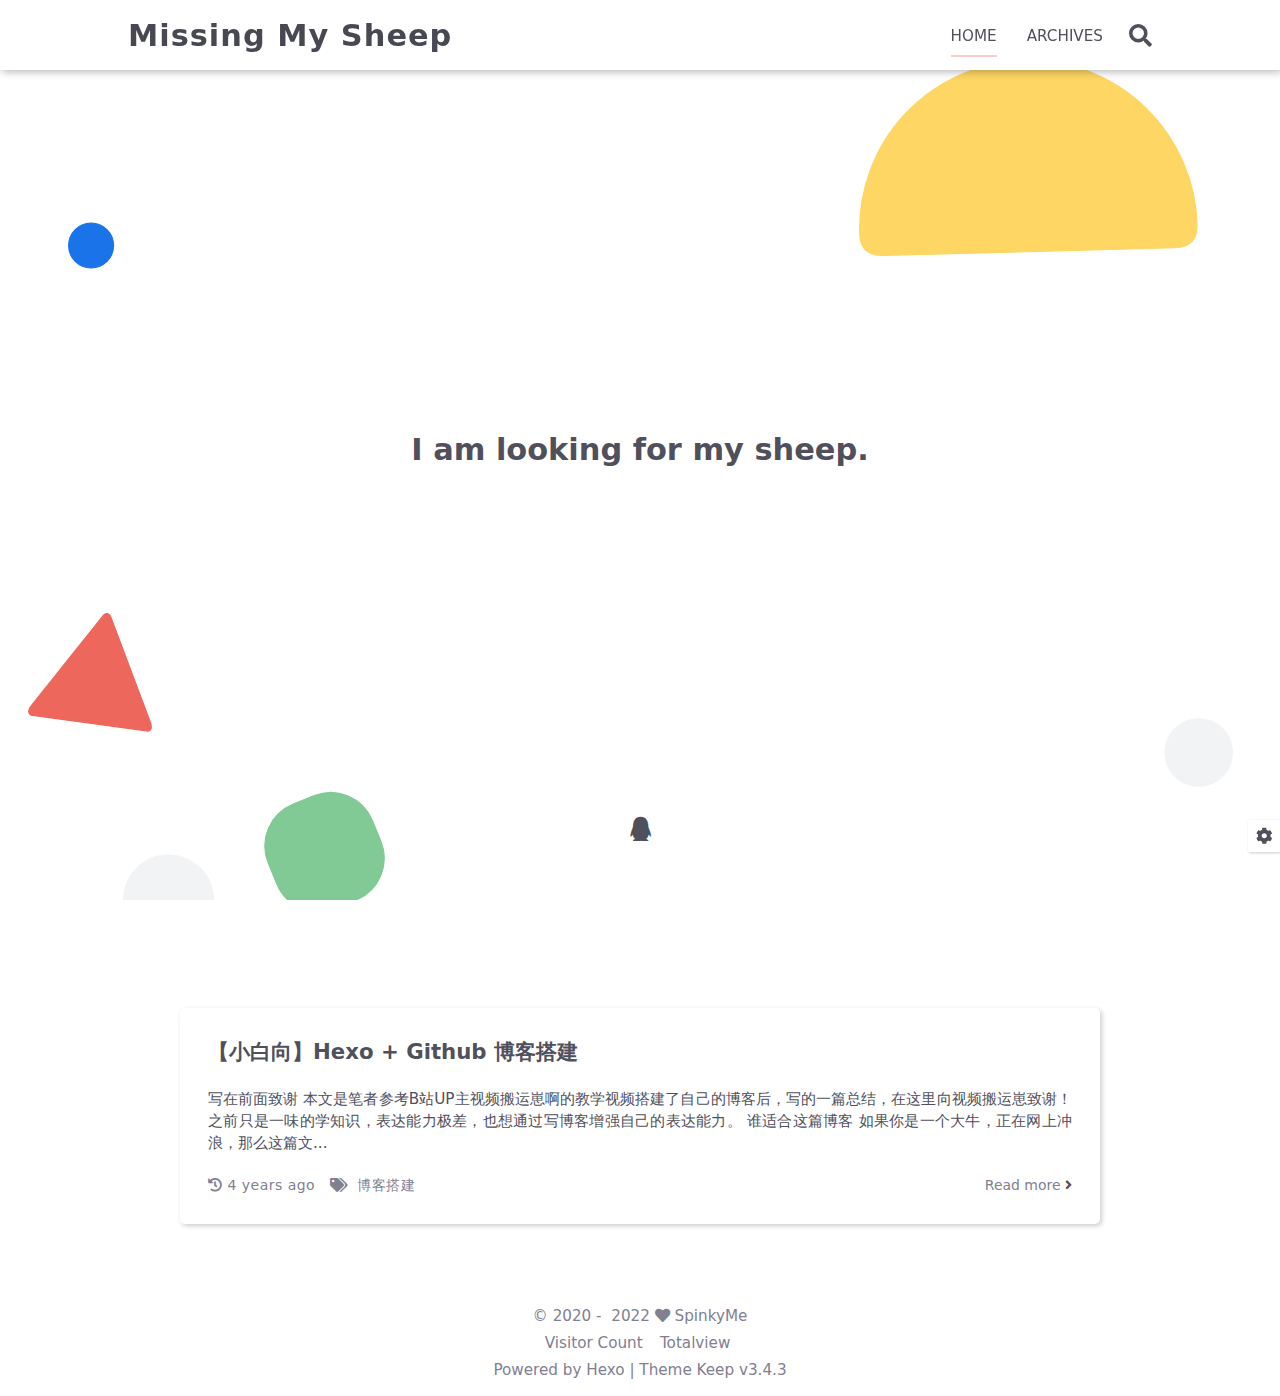
==== index.html @ c178aa48 "Site updated: 2022-04-17 16:23:06" ====
<!DOCTYPE html>
<html lang="en">
<head>
    <meta charset="utf-8">
    <meta name="viewport" content="width=device-width, initial-scale=1, maximum-scale=1">
    <meta name="keywords" content="Hexo Theme Keep">
    <meta name="description" content="personal website of a SE student">
    <meta name="author" content="SpinkyMe">
    
    <title>
        
        Missing My Sheep
    </title>
    
<link rel="stylesheet" href="/css/style.css">

    <link rel="shortcut icon" href="/images/horse.svg">
    
<link rel="stylesheet" href="/css/font-awesome.min.css">

    <script id="hexo-configurations">
    let KEEP = window.KEEP || {};
    KEEP.hexo_config = {"hostname":"example.com","root":"/","language":"en","path":"search.json"};
    KEEP.theme_config = {"toc":{"enable":true,"number":true,"expand_all":true,"init_open":true},"style":{"primary_color":"#FFCCCC","avatar":"/images/Hasakki.svg","favicon":"/images/horse.svg","article_img_align":"left","left_side_width":"260px","content_max_width":"920px","hover":{"shadow":true,"scale":false},"first_screen":{"enable":true,"background_img":"/images/bg.svg","description":"I am looking for my sheep."},"scroll":{"progress_bar":{"enable":true},"percent":{"enable":true}}},"local_search":{"enable":true,"preload":false},"code_copy":{"enable":true,"style":"default"},"pjax":{"enable":false},"lazyload":{"enable":false},"version":"3.4.3"};
    KEEP.language_ago = {"second":"%s seconds ago","minute":"%s minutes ago","hour":"%s hours ago","day":"%s days ago","week":"%s weeks ago","month":"%s months ago","year":"%s years ago"};
  </script>
<meta name="generator" content="Hexo 6.1.0"></head>


<body>
<div class="progress-bar-container">
    
        <span class="scroll-progress-bar"></span>
    

    
</div>


<main class="page-container">

    
        <div class="first-screen-container flex-center fade-in-down-animation">
    <div class="content flex-center">
        <div class="description">
            I am looking for my sheep.
        </div>
        
            <div class="s-icon-list">
                
                    
                
                    
                
                    
                        
                            <span class="s-icon-item qq">
                                <a target="_blank" href="https://raw.githubusercontent.com/Hasakki23/image-host/main/二维码.u47bdgksnv4.jpg">
                                    <i class="fab fa-qq"></i>
                                </a>
                            </span>
                        
                    
                
                    
                
                    
                
                    
                
                    
                
                    
                
            </div>
        
    </div>
</div>

    

    <div class="page-main-content">

        <div class="page-main-content-top">
            <header class="header-wrapper">

    <div class="header-content has-first-screen">
        <div class="left">
            
            <a class="logo-title" href="/">
                Missing My Sheep
            </a>
        </div>

        <div class="right">
            <div class="pc">
                <ul class="menu-list">
                    
                        <li class="menu-item">
                            <a class="active"
                               href="/"
                            >
                                HOME
                            </a>
                        </li>
                    
                        <li class="menu-item">
                            <a class=""
                               href="/archives"
                            >
                                ARCHIVES
                            </a>
                        </li>
                    
                    
                        <li class="menu-item search search-popup-trigger">
                            <i class="fas fa-search"></i>
                        </li>
                    
                </ul>
            </div>
            <div class="mobile">
                
                    <div class="icon-item search search-popup-trigger"><i class="fas fa-search"></i></div>
                
                <div class="icon-item menu-bar">
                    <div class="menu-bar-middle"></div>
                </div>
            </div>
        </div>
    </div>

    <div class="header-drawer">
        <ul class="drawer-menu-list">
            
                <li class="drawer-menu-item flex-center">
                    <a class="active"
                       href="/">HOME</a>
                </li>
            
                <li class="drawer-menu-item flex-center">
                    <a class=""
                       href="/archives">ARCHIVES</a>
                </li>
            
        </ul>
    </div>

    <div class="window-mask"></div>

</header>


        </div>

        <div class="page-main-content-middle">

            <div class="main-content">

                
                    <div class="home-content-container fade-in-down-animation">
    <ul class="home-article-list">
        
            <li class="home-article-item">

                

                <h3 class="home-article-title">
                    <a href="/2021/09/19/%E3%80%90%E5%B0%8F%E7%99%BD%E5%90%91%E3%80%91Hexo-Github-%E5%8D%9A%E5%AE%A2%E6%90%AD%E5%BB%BA/">
                        【小白向】Hexo + Github 博客搭建
                    </a>
                </h3>

                <div class="home-article-content markdown-body">
                    
                        写在前面致谢
本文是笔者参考B站UP主视频搬运崽啊的教学视频搭建了自己的博客后，写的一篇总结，在这里向视频搬运崽致谢！之前只是一味的学知识，表达能力极差，也想通过写博客增强自己的表达能力。

谁适合这篇博客
如果你是一个大牛，正在网上冲浪，那么这篇文...
                    
                </div>

                <div class="home-article-meta-info-container">
    <div class="home-article-meta-info">
        <span><i class="fas fa-history"></i>&nbsp;<span class="home-article-date" data-date="Sun Sep 19 2021 22:04:43 GMT+0800">2021-09-19</span></span>
        
        
            <span class="home-article-tag">
                <i class="fas fa-tags"></i>&nbsp;
                <ul>
                    
                        <li>
                            
                            <a href="/tags/%E5%8D%9A%E5%AE%A2%E6%90%AD%E5%BB%BA/">博客搭建</a>&nbsp;
                        </li>
                    
                </ul>
            </span>
        
    </div>

    <a href="/2021/09/19/%E3%80%90%E5%B0%8F%E7%99%BD%E5%90%91%E3%80%91Hexo-Github-%E5%8D%9A%E5%AE%A2%E6%90%AD%E5%BB%BA/">Read more&nbsp;<i class="fas fa-angle-right"></i></a>
</div>

            </li>
        
    </ul>

    <div class="home-paginator">
        <div class="paginator">
    

    
</div>

    </div>
</div>


                
            </div>

        </div>

        <div class="page-main-content-bottom">
            <footer class="footer">
    <div class="info-container">
        <div class="copyright-info info-item">
            &copy;
            
              <span>2020</span>&nbsp;-&nbsp;
            
            2022&nbsp;<i class="fas fa-heart icon-animate"></i>&nbsp;<a href="/">SpinkyMe</a>
        </div>
        
            <script async  src="//busuanzi.ibruce.info/busuanzi/2.3/busuanzi.pure.mini.js"></script>
            <div class="website-count info-item">
                
                    <span id="busuanzi_container_site_uv">
                        Visitor Count&nbsp;<span id="busuanzi_value_site_uv"></span>&ensp;
                    </span>
                
                
                    <span id="busuanzi_container_site_pv">
                        Totalview&nbsp;<span id="busuanzi_value_site_pv"></span>
                    </span>
                
            </div>
        
        <div class="theme-info info-item">
            Powered by <a target="_blank" href="https://hexo.io">Hexo</a>&nbsp;|&nbsp;Theme&nbsp;<a class="theme-version" target="_blank" href="https://github.com/XPoet/hexo-theme-keep">Keep v3.4.3</a>
        </div>
        
    </div>
</footer>

        </div>
    </div>

    

    <div class="right-bottom-side-tools">
        <div class="side-tools-container">
    <ul class="side-tools-list">
        <li class="tools-item tool-font-adjust-plus flex-center">
            <i class="fas fa-search-plus"></i>
        </li>

        <li class="tools-item tool-font-adjust-minus flex-center">
            <i class="fas fa-search-minus"></i>
        </li>

        <li class="tools-item tool-expand-width flex-center">
            <i class="fas fa-arrows-alt-h"></i>
        </li>

        <li class="tools-item tool-dark-light-toggle flex-center">
            <i class="fas fa-moon"></i>
        </li>

        <!-- rss -->
        

        

        <li class="tools-item tool-scroll-to-bottom flex-center">
            <i class="fas fa-arrow-down"></i>
        </li>
    </ul>

    <ul class="exposed-tools-list">
        <li class="tools-item tool-toggle-show flex-center">
            <i class="fas fa-cog fa-spin"></i>
        </li>
        
            <li class="tools-item tool-scroll-to-top flex-center">
                <i class="arrow-up fas fa-arrow-up"></i>
                <span class="percent"></span>
            </li>
        
    </ul>
</div>

    </div>

    

    <div class="image-viewer-container">
    <img src="">
</div>


    
        <div class="search-pop-overlay">
    <div class="popup search-popup">
        <div class="search-header">
          <span class="search-input-field-pre">
            <i class="fas fa-keyboard"></i>
          </span>
            <div class="search-input-container">
                <input autocomplete="off"
                       autocorrect="off"
                       autocapitalize="off"
                       placeholder="Search..."
                       spellcheck="false"
                       type="search"
                       class="search-input"
                >
            </div>
            <span class="popup-btn-close">
                <i class="fas fa-times"></i>
            </span>
        </div>
        <div id="search-result">
            <div id="no-result">
                <i class="fas fa-spinner fa-pulse fa-5x fa-fw"></i>
            </div>
        </div>
    </div>
</div>

    

</main>





<script src="/js/utils.js"></script>

<script src="/js/main.js"></script>

<script src="/js/header-shrink.js"></script>

<script src="/js/back2top.js"></script>

<script src="/js/dark-light-toggle.js"></script>



    
<script src="/js/local-search.js"></script>




    
<script src="/js/code-copy.js"></script>





<div class="post-scripts">
    
</div>



</body>
</html>
---- css/style.css ----
:root {
  --background-color: #fff;
  --second-background-color: #f7f7f7;
  --primary-color: #fcc;
  --first-text-color: #484853;
  --second-text-color: #4c4c57;
  --third-text-color: #808091;
  --fourth-text-color: #ededef;
  --default-text-color: #50505c;
  --border-color: #b3b3b3;
  --selection-color: #ffd1d1;
  --shadow-color: rgba(0,0,0,0.2);
  --shadow-hover-color: rgba(0,0,0,0.28);
  --scrollbar-color: #595967;
  --scroll-bar-bg-color: #e6e6e6;
  --link-color: #484853;
  --copyright-info-color: #c03;
  --avatar-background-color: #06c;
  --pjax-progress-bar-color: linear-gradient(45deg, #f10006, #ef5b00, #e59c01, #19ca05, #00cab5, #0264c8, #c303c3);
}
@media (prefers-color-scheme: light) {
  :root {
    --background-color: #fff;
    --second-background-color: #f7f7f7;
    --primary-color: #fcc;
    --first-text-color: #484853;
    --second-text-color: #4c4c57;
    --third-text-color: #808091;
    --fourth-text-color: #ededef;
    --default-text-color: #50505c;
    --border-color: #b3b3b3;
    --selection-color: #ffd1d1;
    --shadow-color: rgba(0,0,0,0.2);
    --shadow-hover-color: rgba(0,0,0,0.28);
    --scrollbar-color: #595967;
    --scroll-bar-bg-color: #e6e6e6;
    --link-color: #484853;
    --copyright-info-color: #c03;
    --avatar-background-color: #06c;
    --pjax-progress-bar-color: linear-gradient(45deg, #f10006, #ef5b00, #e59c01, #19ca05, #00cab5, #0264c8, #c303c3);
  }
}
@media (prefers-color-scheme: dark) {
  :root {
    --background-color: #383940;
    --second-background-color: #32333a;
    --primary-color: #fcc;
    --first-text-color: #d2d2d7;
    --second-text-color: #cbcbd1;
    --third-text-color: #9595a2;
    --fourth-text-color: #242429;
    --default-text-color: #bebec6;
    --border-color: #5c5e6a;
    --selection-color: #ffd1d1;
    --shadow-color: rgba(128,128,128,0.2);
    --shadow-hover-color: rgba(128,128,128,0.28);
    --scrollbar-color: #32333a;
    --scroll-bar-bg-color: #5c5e6a;
    --link-color: #c5c5cc;
    --copyright-info-color: #a30029;
    --avatar-background-color: #005cb8;
    --pjax-progress-bar-color: linear-gradient(45deg, #ea404a, #ea722f, #e9a71f, #67e559, #18ecec, #1b85f1, #ee1dee);
  }
}
.light-mode {
  --background-color: #fff;
  --second-background-color: #f7f7f7;
  --primary-color: #fcc;
  --first-text-color: #484853;
  --second-text-color: #4c4c57;
  --third-text-color: #808091;
  --fourth-text-color: #ededef;
  --default-text-color: #50505c;
  --border-color: #b3b3b3;
  --selection-color: #ffd1d1;
  --shadow-color: rgba(0,0,0,0.2);
  --shadow-hover-color: rgba(0,0,0,0.28);
  --scrollbar-color: #595967;
  --scroll-bar-bg-color: #e6e6e6;
  --link-color: #484853;
  --copyright-info-color: #c03;
  --avatar-background-color: #06c;
  --pjax-progress-bar-color: linear-gradient(45deg, #f10006, #ef5b00, #e59c01, #19ca05, #00cab5, #0264c8, #c303c3);
}
.dark-mode {
  --background-color: #383940;
  --second-background-color: #32333a;
  --primary-color: #fcc;
  --first-text-color: #d2d2d7;
  --second-text-color: #cbcbd1;
  --third-text-color: #9595a2;
  --fourth-text-color: #242429;
  --default-text-color: #bebec6;
  --border-color: #5c5e6a;
  --selection-color: #ffd1d1;
  --shadow-color: rgba(128,128,128,0.2);
  --shadow-hover-color: rgba(128,128,128,0.28);
  --scrollbar-color: #32333a;
  --scroll-bar-bg-color: #5c5e6a;
  --link-color: #c5c5cc;
  --copyright-info-color: #a30029;
  --avatar-background-color: #005cb8;
  --pjax-progress-bar-color: linear-gradient(45deg, #ea404a, #ea722f, #e9a71f, #67e559, #18ecec, #1b85f1, #ee1dee);
}
.fade-in-down-animation {
  animation-fill-mode: both;
  animation-duration: 1s;
  animation-name: fade-in-down;
}
.title-hover-animation {
  display: inline-block;
  position: relative;
  border-bottom: none;
  line-height: 1.3;
  vertical-align: top;
  color: var(--second-text-color);
}
.title-hover-animation::before {
  content: "";
  position: absolute;
  width: 100%;
  height: 2px;
  bottom: -4px;
  left: 0;
  background-color: var(--second-text-color);
  visibility: hidden;
  transform: scaleX(0);
  transition-property: color, background, box-shadow, border-color, visibility, transform;
  transition-delay: 0s, 0s, 0s, 0s, 0s, 0s;
  transition-duration: 0.2s, 0.2s, 0.2s, 0.2s, 0.2s, 0.2s;
  transition-timing-function: ease, ease, ease, ease, ease-in-out, ease-in-out;
}
.title-hover-animation:hover::before {
  visibility: visible;
  transform: scaleX(1);
}
@-moz-keyframes fade-in-down {
  0% {
    opacity: 0;
    transform: translateY(-50px);
  }
  100% {
    opacity: 1;
    transform: translateY(0);
  }
}
@-webkit-keyframes fade-in-down {
  0% {
    opacity: 0;
    transform: translateY(-50px);
  }
  100% {
    opacity: 1;
    transform: translateY(0);
  }
}
@-o-keyframes fade-in-down {
  0% {
    opacity: 0;
    transform: translateY(-50px);
  }
  100% {
    opacity: 1;
    transform: translateY(0);
  }
}
@keyframes fade-in-down {
  0% {
    opacity: 0;
    transform: translateY(-50px);
  }
  100% {
    opacity: 1;
    transform: translateY(0);
  }
}
@-moz-keyframes icon-animate {
  0%, 100% {
    transform: scale(1);
  }
  10%, 30% {
    transform: scale(0.88);
  }
  20%, 40%, 60%, 80% {
    transform: scale(1.08);
  }
  50%, 70% {
    transform: scale(1.08);
  }
}
@-webkit-keyframes icon-animate {
  0%, 100% {
    transform: scale(1);
  }
  10%, 30% {
    transform: scale(0.88);
  }
  20%, 40%, 60%, 80% {
    transform: scale(1.08);
  }
  50%, 70% {
    transform: scale(1.08);
  }
}
@-o-keyframes icon-animate {
  0%, 100% {
    transform: scale(1);
  }
  10%, 30% {
    transform: scale(0.88);
  }
  20%, 40%, 60%, 80% {
    transform: scale(1.08);
  }
  50%, 70% {
    transform: scale(1.08);
  }
}
@keyframes icon-animate {
  0%, 100% {
    transform: scale(1);
  }
  10%, 30% {
    transform: scale(0.88);
  }
  20%, 40%, 60%, 80% {
    transform: scale(1.08);
  }
  50%, 70% {
    transform: scale(1.08);
  }
}
* {
  transition-property: color, background, box-shadow, border-color;
  transition-delay: 0s, 0s, 0s, 0s;
  transition-duration: 0.2s, 0.2s, 0.2s, 0.2s;
  transition-timing-function: ease, ease, ease, ease;
}
*::-webkit-scrollbar {
  width: 6px;
  height: 6px;
  transition: all 0.2s ease;
}
*::-webkit-scrollbar-thumb {
  background: var(--scrollbar-color);
  border-radius: 1px;
}
*::-webkit-scrollbar-track {
  background: var(--scroll-bar-bg-color);
}
html,
body {
  margin: 0;
  padding: 0;
  color: var(--default-text-color);
  background: var(--background-color);
  font-family: Optima-Regular, Optima, -apple-system, system-ui, Segoe UI, Roboto, Ubuntu, Cantarell, Noto Sans, sans-serif, BlinkMacSystemFont, Helvetica Neue, PingFang SC, Hiragino Sans GB, Microsoft YaHei, Arial;
  font-weight: 400;
  font-size: 15.2px;
  line-height: 22px;
}
html::-webkit-scrollbar,
body::-webkit-scrollbar {
  width: 8px;
  height: 8px;
}
@media (max-width: 780px) {
  html,
  body {
    font-size: 14.591999999999999px;
    line-height: 21.119999999999997px;
  }
}
@media (max-width: 500px) {
  html,
  body {
    font-size: 13.68px;
    line-height: 19.8px;
  }
}
::selection {
  background: var(--selection-color);
  color: #fff;
}
ul,
ol,
li {
  padding: 0;
  margin: 0;
  list-style: none;
}
a {
  text-decoration: none;
  color: var(--default-text-color);
}
a i,
a span {
  color: var(--default-text-color);
}
a:hover,
a:active {
  text-decoration: none !important;
  color: var(--primary-color);
}
a:hover i,
a:active i,
a:hover span,
a:active span {
  color: var(--primary-color);
}
img[lazyload] {
  padding: 10px;
  margin: 20px auto !important;
  cursor: not-allowed;
  pointer-events: none;
}
button {
  padding: 0;
  margin: 0;
  border: 0;
  outline: none;
  cursor: pointer;
  background: transparent;
}
.btn {
  display: inline-block;
  position: relative;
  text-align: center;
  cursor: pointer;
  white-space: nowrap;
  border-radius: 5px;
  padding: 8px 16px;
  background: var(--background-color);
  box-shadow: 2px 2px 5px var(--shadow-color);
  transition-property: color, background, box-shadow, border-color, transform;
  transition-delay: 0s, 0s, 0s, 0s, 0s;
  transition-duration: 0.2s, 0.2s, 0.2s, 0.2s, 0.2s;
  transition-timing-function: ease, ease, ease, ease, linear;
}
.btn:hover {
  box-shadow: 2px 2px 8px var(--shadow-hover-color);
}
.btn:hover {
  color: var(--background-color);
  background: var(--primary-color);
}
.flex-center {
  display: flex;
  justify-content: center;
  align-items: center;
}
.clear {
  clear: both;
}
.markdown-body {
  font-size: 1rem;
}
.markdown-body blockquote {
  box-sizing: border-box;
  border-left: 5px solid var(--default-text-color);
  margin: 20px 0;
  color: var(--default-text-color);
  background: var(--second-background-color);
}
.markdown-body blockquote p,
.markdown-body blockquote ul,
.markdown-body blockquote ol {
  padding: 5px 5px 5px 10px;
}
.markdown-body p {
  line-height: 2;
  color: var(--default-text-color);
}
.markdown-body a {
  position: relative;
  outline: 0;
  text-decoration: none;
  overflow-wrap: break-word;
  cursor: pointer;
  border-bottom: 1px solid var(--third-text-color);
  box-sizing: border-box;
  padding-bottom: 2px;
}
.markdown-body a .fas,
.markdown-body a .far,
.markdown-body a fab {
  margin: 0 2px 0 6px;
  position: relative;
  color: var(--third-text-color);
  font-size: 0.88rem;
}
.markdown-body a:hover {
  text-decoration: underline;
}
.markdown-body a:hover::after {
  background: var(--primary-color);
}
.markdown-body strong {
  color: var(--default-text-color);
}
.markdown-body em {
  color: var(--default-text-color);
}
.markdown-body ul > li,
.markdown-body ol > li {
  margin-left: 16px;
  line-height: 2rem;
}
.markdown-body ul li {
  list-style: disc;
}
.markdown-body ul li ul li {
  list-style: circle;
}
.markdown-body ul li ul li ul li {
  list-style: square;
}
.markdown-body ol li {
  list-style: decimal;
}
.markdown-body ol li ol li {
  list-style: upper-alpha;
}
.markdown-body ol li ol li ol li {
  list-style: upper-roman;
}
.markdown-body li {
  color: var(--default-text-color);
}
.markdown-body h1,
.markdown-body h2,
.markdown-body h3,
.markdown-body h4,
.markdown-body h5,
.markdown-body h6 {
  color: var(--second-text-color);
  line-height: 1.5;
}
@media (max-width: 780px) {
  .markdown-body h1,
  .markdown-body h2,
  .markdown-body h3,
  .markdown-body h4,
  .markdown-body h5,
  .markdown-body h6 {
    line-height: 1.25;
  }
}
.markdown-body h1 {
  font-size: 1.8rem;
  font-weight: 600;
}
@media (max-width: 780px) {
  .markdown-body h1 {
    font-size: 1.7rem;
  }
}
.markdown-body h2 {
  font-size: 1.7rem;
  font-weight: 600;
}
@media (max-width: 780px) {
  .markdown-body h2 {
    font-size: 1.6rem;
  }
}
.markdown-body h3 {
  font-size: 1.6rem;
  font-weight: 550;
}
@media (max-width: 780px) {
  .markdown-body h3 {
    font-size: 1.5rem;
  }
}
.markdown-body h4 {
  font-size: 1.5rem;
  font-weight: 550;
}
@media (max-width: 780px) {
  .markdown-body h4 {
    font-size: 1.4rem;
  }
}
.markdown-body h5 {
  font-size: 1.28rem;
  font-weight: 500;
}
@media (max-width: 780px) {
  .markdown-body h5 {
    font-size: 1.18rem;
  }
}
.markdown-body h6 {
  font-size: 1.2rem;
  font-weight: 500;
  line-height: 1.2;
}
@media (max-width: 780px) {
  .markdown-body h6 {
    font-size: 1.1rem;
    line-height: 1.1;
  }
}
.markdown-body img {
  box-sizing: border-box;
  max-width: 100%;
  cursor: zoom-in;
  display: block;
  box-shadow: 0 0 2px var(--shadow-color);
  transition-property: color, background, box-shadow, border-color, padding, margin;
  transition-delay: 0s, 0s, 0s, 0s, 0s, 0s;
  transition-duration: 0.2s, 0.2s, 0.2s, 0.2s, 0.2s, 0.2s;
  transition-timing-function: ease, ease, ease, ease, linear, linear;
  margin: 10px 0 2px;
}
.markdown-body > table {
  border-spacing: 0;
  border-collapse: collapse;
  width: 100%;
  overflow: auto;
}
.markdown-body > table td,
.markdown-body > table th {
  padding: 0;
}
.markdown-body > table th {
  font-weight: 600;
}
.markdown-body > table td,
.markdown-body > table th {
  padding: 6px 13px;
  border: 1px solid var(--border-color);
}
.markdown-body > table tr {
  background-color: var(--background-color);
  border: 1px solid var(--fourth-text-color);
}
.markdown-body > table tr:nth-child(2n) {
  background-color: var(--second-background-color);
}
:root {
  --background-color: #fff;
  --second-background-color: #f7f7f7;
  --primary-color: #fcc;
  --first-text-color: #484853;
  --second-text-color: #4c4c57;
  --third-text-color: #808091;
  --fourth-text-color: #ededef;
  --default-text-color: #50505c;
  --border-color: #b3b3b3;
  --selection-color: #ffd1d1;
  --shadow-color: rgba(0,0,0,0.2);
  --shadow-hover-color: rgba(0,0,0,0.28);
  --scrollbar-color: #595967;
  --scroll-bar-bg-color: #e6e6e6;
  --link-color: #484853;
  --copyright-info-color: #c03;
  --avatar-background-color: #06c;
  --pjax-progress-bar-color: linear-gradient(45deg, #f10006, #ef5b00, #e59c01, #19ca05, #00cab5, #0264c8, #c303c3);
}
@media (prefers-color-scheme: light) {
  :root {
    --background-color: #fff;
    --second-background-color: #f7f7f7;
    --primary-color: #fcc;
    --first-text-color: #484853;
    --second-text-color: #4c4c57;
    --third-text-color: #808091;
    --fourth-text-color: #ededef;
    --default-text-color: #50505c;
    --border-color: #b3b3b3;
    --selection-color: #ffd1d1;
    --shadow-color: rgba(0,0,0,0.2);
    --shadow-hover-color: rgba(0,0,0,0.28);
    --scrollbar-color: #595967;
    --scroll-bar-bg-color: #e6e6e6;
    --link-color: #484853;
    --copyright-info-color: #c03;
    --avatar-background-color: #06c;
    --pjax-progress-bar-color: linear-gradient(45deg, #f10006, #ef5b00, #e59c01, #19ca05, #00cab5, #0264c8, #c303c3);
  }
}
@media (prefers-color-scheme: dark) {
  :root {
    --background-color: #383940;
    --second-background-color: #32333a;
    --primary-color: #fcc;
    --first-text-color: #d2d2d7;
    --second-text-color: #cbcbd1;
    --third-text-color: #9595a2;
    --fourth-text-color: #242429;
    --default-text-color: #bebec6;
    --border-color: #5c5e6a;
    --selection-color: #ffd1d1;
    --shadow-color: rgba(128,128,128,0.2);
    --shadow-hover-color: rgba(128,128,128,0.28);
    --scrollbar-color: #32333a;
    --scroll-bar-bg-color: #5c5e6a;
    --link-color: #c5c5cc;
    --copyright-info-color: #a30029;
    --avatar-background-color: #005cb8;
    --pjax-progress-bar-color: linear-gradient(45deg, #ea404a, #ea722f, #e9a71f, #67e559, #18ecec, #1b85f1, #ee1dee);
  }
}
.light-mode {
  --background-color: #fff;
  --second-background-color: #f7f7f7;
  --primary-color: #fcc;
  --first-text-color: #484853;
  --second-text-color: #4c4c57;
  --third-text-color: #808091;
  --fourth-text-color: #ededef;
  --default-text-color: #50505c;
  --border-color: #b3b3b3;
  --selection-color: #ffd1d1;
  --shadow-color: rgba(0,0,0,0.2);
  --shadow-hover-color: rgba(0,0,0,0.28);
  --scrollbar-color: #595967;
  --scroll-bar-bg-color: #e6e6e6;
  --link-color: #484853;
  --copyright-info-color: #c03;
  --avatar-background-color: #06c;
  --pjax-progress-bar-color: linear-gradient(45deg, #f10006, #ef5b00, #e59c01, #19ca05, #00cab5, #0264c8, #c303c3);
}
.dark-mode {
  --background-color: #383940;
  --second-background-color: #32333a;
  --primary-color: #fcc;
  --first-text-color: #d2d2d7;
  --second-text-color: #cbcbd1;
  --third-text-color: #9595a2;
  --fourth-text-color: #242429;
  --default-text-color: #bebec6;
  --border-color: #5c5e6a;
  --selection-color: #ffd1d1;
  --shadow-color: rgba(128,128,128,0.2);
  --shadow-hover-color: rgba(128,128,128,0.28);
  --scrollbar-color: #32333a;
  --scroll-bar-bg-color: #5c5e6a;
  --link-color: #c5c5cc;
  --copyright-info-color: #a30029;
  --avatar-background-color: #005cb8;
  --pjax-progress-bar-color: linear-gradient(45deg, #ea404a, #ea722f, #e9a71f, #67e559, #18ecec, #1b85f1, #ee1dee);
}
:root {
  --code-foreground: #535360;
  --code-background: #f2f2f2;
  --highlight-background: #fafafa;
  --highlight-foreground: #535360;
  --highlight-comment: #8e908c;
  --highlight-red: #c82829;
  --highlight-orange: #f5871f;
  --highlight-yellow: #eab700;
  --highlight-green: #718c00;
  --highlight-aqua: #3e999f;
  --highlight-blue: #4271ae;
  --highlight-purple: #8959a8;
  --highlight-gutter-color: #585865;
  --highlight-gutter-bg-color: #f2f2f2;
}
@media (prefers-color-scheme: light) {
  :root {
    --code-foreground: #535360;
    --code-background: #f2f2f2;
    --highlight-background: #fafafa;
    --highlight-foreground: #535360;
    --highlight-comment: #8e908c;
    --highlight-red: #c82829;
    --highlight-orange: #f5871f;
    --highlight-yellow: #eab700;
    --highlight-green: #718c00;
    --highlight-aqua: #3e999f;
    --highlight-blue: #4271ae;
    --highlight-purple: #8959a8;
    --highlight-gutter-color: #585865;
    --highlight-gutter-bg-color: #f2f2f2;
  }
}
@media (prefers-color-scheme: dark) {
  :root {
    --code-foreground: #bfbfc7;
    --code-background: #32333a;
    --highlight-background: #34343b;
    --highlight-foreground: #bfbfc7;
    --highlight-comment: #969896;
    --highlight-red: #c66;
    --highlight-orange: #de935f;
    --highlight-yellow: #f0c674;
    --highlight-green: #b5bd68;
    --highlight-aqua: #8abeb7;
    --highlight-blue: #81a2be;
    --highlight-purple: #b294bb;
    --highlight-gutter-color: #c1c1c9;
    --highlight-gutter-bg-color: #32333a;
  }
}
.light-mode {
  --code-foreground: #535360;
  --code-background: #f2f2f2;
  --highlight-background: #fafafa;
  --highlight-foreground: #535360;
  --highlight-comment: #8e908c;
  --highlight-red: #c82829;
  --highlight-orange: #f5871f;
  --highlight-yellow: #eab700;
  --highlight-green: #718c00;
  --highlight-aqua: #3e999f;
  --highlight-blue: #4271ae;
  --highlight-purple: #8959a8;
  --highlight-gutter-color: #585865;
  --highlight-gutter-bg-color: #f2f2f2;
}
.dark-mode {
  --code-foreground: #bfbfc7;
  --code-background: #32333a;
  --highlight-background: #34343b;
  --highlight-foreground: #bfbfc7;
  --highlight-comment: #969896;
  --highlight-red: #c66;
  --highlight-orange: #de935f;
  --highlight-yellow: #f0c674;
  --highlight-green: #b5bd68;
  --highlight-aqua: #8abeb7;
  --highlight-blue: #81a2be;
  --highlight-purple: #b294bb;
  --highlight-gutter-color: #c1c1c9;
  --highlight-gutter-bg-color: #32333a;
}
pre,
.highlight {
  overflow: auto;
  margin: 20px 0;
  padding: 0;
  font-size: 0.96rem;
  line-height: 1.5rem;
  color: var(--highlight-foreground);
  background: var(--highlight-background);
}
pre,
code {
  font-family: "Source Code Pro", consolas, Menlo;
}
code {
  padding: 5px;
  word-wrap: break-word;
  border-radius: 2px;
  font-size: 0.96rem;
  color: var(--code-foreground);
  background: var(--code-background);
}
pre {
  padding: 10px;
}
pre code {
  padding: 0;
  color: var(--highlight-foreground);
  background: none;
  text-shadow: none;
}
.highlight {
  border-radius: 1px;
}
.highlight pre {
  border: none;
  margin: 0;
  padding: 10px 0;
}
.highlight table {
  margin: 0;
  width: auto;
  border: none;
  border-spacing: unset;
}
.highlight td {
  border: none;
  padding: 0;
}
.highlight figcaption {
  font-size: 1rem;
  color: var(--highlight-foreground);
  line-height: 1rem;
  margin-bottom: 1rem;
}
.highlight figcaption a {
  float: right;
  color: var(--highlight-foreground);
}
.highlight figcaption a:hover {
  border-bottom-color: var(--highlight-foreground);
}
.highlight .gutter pre {
  padding-left: 10px;
  padding-right: 10px;
  color: var(--highlight-gutter-color);
  text-align: center;
  background-color: var(--highlight-gutter-bg-color);
}
.highlight .code pre {
  width: 100%;
  padding-left: 10px;
  padding-right: 10px;
  background-color: var(--highlight-background);
}
.highlight .line {
  height: 20px;
  color: var(--default-text-color);
}
.highlight .line .attr {
  color: var(--default-text-color);
}
.highlight .line .string {
  color: var(--default-text-color);
}
.gutter {
  -webkit-user-select: none;
  -moz-user-select: none;
  -ms-user-select: none;
  user-select: none;
}
.gist table {
  width: auto;
}
.gist table td {
  border: none;
}
pre .deletion {
  background: var(--highlight-deletion);
}
pre .addition {
  background: var(--highlight-addition);
}
pre .meta {
  color: var(--highlight-purple);
}
pre .comment {
  color: var(--highlight-comment);
}
pre .variable,
pre .attribute,
pre .tag,
pre .regexp,
pre .ruby .constant,
pre .xml .tag .title,
pre .xml .pi,
pre .xml .doctype,
pre .html .doctype,
pre .css .id,
pre .css .class,
pre .css .pseudo {
  color: var(--highlight-red);
}
pre .number,
pre .preprocessor,
pre .built_in,
pre .literal,
pre .params,
pre .constant,
pre .command {
  color: var(--highlight-orange);
}
pre .ruby .class .title,
pre .css .rules .attribute,
pre .string,
pre .value,
pre .inheritance,
pre .header,
pre .ruby .symbol,
pre .xml .cdata,
pre .special,
pre .number,
pre .formula {
  color: var(--highlight-green);
}
pre .title,
pre .css .hexcolor {
  color: var(--highlight-aqua);
}
pre .function,
pre .python .decorator,
pre .python .title,
pre .ruby .function .title,
pre .ruby .title .keyword,
pre .perl .sub,
pre .javascript .title,
pre .coffeescript .title {
  color: var(--highlight-blue);
}
pre .keyword,
pre .javascript .function {
  color: var(--highlight-purple);
}
.highlight-container {
  position: relative;
}
.highlight-container:hover .copy-btn,
.highlight-container .copy-btn:focus {
  opacity: 1;
}
.copy-btn {
  cursor: pointer;
  display: inline-block;
  font-weight: bold;
  line-height: 1.8;
  opacity: 0;
  outline: 0;
  padding: 2px 6px;
  position: absolute;
  vertical-align: middle;
  white-space: nowrap;
  font-size: 1rem;
  color: var(--default-text-color);
  -moz-user-select: none;
  -ms-user-select: none;
  -webkit-user-select: none;
  user-select: none;
  transition-property: color, background, box-shadow, border-color, opacity;
  transition-delay: 0s, 0s, 0s, 0s, 0s;
  transition-duration: 0.2s, 0.2s, 0.2s, 0.2s, 0.2s;
  transition-timing-function: ease, ease, ease, ease, ease-in-out;
  background: var(--background-color);
  border: 0;
  right: 0;
  top: 0;
}
.page-container {
  position: relative;
  transition-property: color, background, box-shadow, border-color, padding-left;
  transition-delay: 0s, 0s, 0s, 0s, 0s;
  transition-duration: 0.2s, 0.2s, 0.2s, 0.2s, 0.3s;
  transition-timing-function: ease, ease, ease, ease, ease-out;
}
@media (max-width: 780px) {
  .page-container {
    padding-left: 0 !important;
  }
}
.page-container .page-main-content {
  padding-top: 70px;
  position: relative;
}
.header-shrink .page-container .page-main-content {
  padding-top: 50.4px;
}
@media (max-width: 780px) {
  .header-shrink .page-container .page-main-content {
    padding-top: 45.36px;
  }
}
@media (max-width: 500px) {
  .header-shrink .page-container .page-main-content {
    padding-top: 40.32px;
  }
}
@media (max-width: 780px) {
  .page-container .page-main-content {
    padding-top: 63px;
  }
}
@media (max-width: 500px) {
  .page-container .page-main-content {
    padding-top: 56px;
  }
}
.page-container .page-main-content .page-main-content-top {
  position: fixed;
  top: 0;
  right: 0;
  width: 100%;
  height: 70px;
  z-index: 1005;
  box-sizing: border-box;
  transition-property: color, background, box-shadow, border-color, transform, padding-left, height;
  transition-delay: 0s, 0s, 0s, 0s, 0s, 0s, 0s;
  transition-duration: 0.2s, 0.2s, 0.2s, 0.2s, 0.3s, 0.2s, 0.2s;
  transition-timing-function: ease, ease, ease, ease, ease-out, linear, ease;
}
.page-container .page-main-content .page-main-content-top.hide {
  transform: translateY(-105%);
}
.header-shrink .page-container .page-main-content .page-main-content-top {
  height: 50.4px;
}
@media (max-width: 780px) {
  .header-shrink .page-container .page-main-content .page-main-content-top {
    height: 45.36px;
  }
}
@media (max-width: 500px) {
  .header-shrink .page-container .page-main-content .page-main-content-top {
    height: 40.32px;
  }
}
@media (max-width: 780px) {
  .page-container .page-main-content .page-main-content-top {
    height: 63px;
    padding-left: 0 !important;
  }
}
@media (max-width: 500px) {
  .page-container .page-main-content .page-main-content-top {
    height: 56px;
  }
}
.page-container .page-main-content .page-main-content-middle {
  box-sizing: border-box;
  width: 100%;
  display: flex;
  justify-content: center;
  padding: 38px 0;
  background: var(--background-color);
}
@media (max-width: 780px) {
  .page-container .page-main-content .page-main-content-middle {
    padding: 30.400000000000002px 0;
  }
}
@media (max-width: 500px) {
  .page-container .page-main-content .page-main-content-middle {
    padding: 22.8px 0;
  }
}
.page-container .page-main-content .page-main-content-middle .main-content {
  position: relative;
  box-sizing: border-box;
  width: 80%;
  max-width: 920px;
  height: 100%;
}
@media (max-width: 780px) {
  .page-container .page-main-content .page-main-content-middle .main-content {
    width: 86%;
  }
}
@media (max-width: 500px) {
  .page-container .page-main-content .page-main-content-middle .main-content {
    width: 90%;
  }
}
.page-container .page-main-content .page-main-content-bottom {
  width: 100%;
}
.page-container .page-aside {
  position: fixed;
  top: 0;
  bottom: 0;
  left: -260px;
  width: 260px;
  height: 100%;
  z-index: 1006;
  overflow-y: auto;
  padding: 20px;
  box-sizing: border-box;
  background: var(--background-color);
  box-shadow: 2px 2px 5px var(--shadow-color);
  transition-property: color, background, box-shadow, border-color, left, transform;
  transition-delay: 0s, 0s, 0s, 0s, 0s, 0s;
  transition-duration: 0.2s, 0.2s, 0.2s, 0.2s, 0.3s, 0.2s;
  transition-timing-function: ease, ease, ease, ease, ease-out, linear;
}
.page-container .page-aside:hover {
  box-shadow: 2px 2px 8px var(--shadow-hover-color);
}
@media (max-width: 780px) {
  .page-container .page-aside {
    left: 0 !important;
    display: none !important;
  }
}
.page-container .post-tools {
  position: fixed;
  top: 108px;
  right: 38px;
  transition-property: color, background, box-shadow, border-color, top;
  transition-delay: 0s, 0s, 0s, 0s, 0s;
  transition-duration: 0.2s, 0.2s, 0.2s, 0.2s, 0.2s;
  transition-timing-function: ease, ease, ease, ease, ease;
}
.header-shrink .page-container .post-tools {
  top: 88.4px;
}
@media (max-width: 780px) {
  .header-shrink .page-container .post-tools {
    top: 83.36px;
  }
}
@media (max-width: 500px) {
  .header-shrink .page-container .post-tools {
    top: 78.32px;
  }
}
@media (max-width: 780px) {
  .page-container .post-tools {
    top: 101px;
    right: 10px;
    transform: scale(0.82);
    transform-origin: right top;
  }
}
@media (max-width: 500px) {
  .page-container .post-tools {
    top: 94px;
    right: 5px;
    transform: scale(0.72);
  }
}
.page-container .right-bottom-side-tools {
  position: fixed;
  bottom: 5%;
  right: 0;
}
.search-pop-overlay {
  position: fixed;
  display: flex;
  height: 100%;
  width: 100%;
  left: 0;
  top: 0;
  background: rgba(0,0,0,0);
  visibility: hidden;
  z-index: 1008;
  transition-property: color, background, box-shadow, border-color, visibility, background;
  transition-delay: 0s, 0s, 0s, 0s, 0s, 0s;
  transition-duration: 0.2s, 0.2s, 0.2s, 0.2s, 0.3s, 0.3s;
  transition-timing-function: ease, ease, ease, ease, ease, ease;
}
.search-pop-overlay.active {
  visibility: visible;
  background: rgba(0,0,0,0.35);
}
.search-pop-overlay.active .search-popup {
  transform: scale(1);
}
.search-pop-overlay .search-popup {
  background: var(--background-color);
  border-radius: 5px;
  height: 80%;
  width: 70%;
  margin: auto;
  transform: scale(0);
  z-index: 1006;
  transition-property: color, background, box-shadow, border-color, transform;
  transition-delay: 0s, 0s, 0s, 0s, 0s;
  transition-duration: 0.2s, 0.2s, 0.2s, 0.2s, 0.3s;
  transition-timing-function: ease, ease, ease, ease, ease;
}
@media (max-width: 780px) {
  .search-pop-overlay .search-popup {
    width: 80%;
  }
}
@media (max-width: 500px) {
  .search-pop-overlay .search-popup {
    width: 90%;
  }
}
.search-pop-overlay .search-popup .search-header {
  background: var(--fourth-text-color);
  border-top-left-radius: 2px;
  border-top-right-radius: 2px;
  display: flex;
  padding: 10px;
}
.search-pop-overlay .search-popup .search-header .search-input-field-pre,
.search-pop-overlay .search-popup .search-header .popup-btn-close {
  font-size: 1.2rem;
  padding: 0 10px;
  display: flex;
  align-items: center;
}
.search-pop-overlay .search-popup .search-header .search-input-field-pre {
  cursor: pointer;
  color: var(--third-text-color);
}
.search-pop-overlay .search-popup .search-header .popup-btn-close {
  color: var(--default-text-color);
}
.search-pop-overlay .search-popup .search-header .search-input-container {
  flex-grow: 1;
  padding: 2px;
}
.search-pop-overlay .search-popup .search-header .search-input-container .search-input {
  background: transparent;
  border: 0;
  outline: 0;
  width: 100%;
  font-size: 1.2rem;
  color: var(--default-text-color);
}
.search-pop-overlay .search-popup .search-header .search-input-container .search-input::-webkit-search-cancel-button {
  display: none;
}
.search-pop-overlay .search-popup .search-header .popup-btn-close {
  cursor: pointer;
}
.search-pop-overlay .search-popup .search-header .popup-btn-close:hover .fas,
.search-pop-overlay .search-popup .search-header .popup-btn-close far,
.search-pop-overlay .search-popup .search-header .popup-btn-close fab {
  color: var(--first-text-color);
}
.search-pop-overlay .search-popup #search-result {
  display: flex;
  height: calc(100% - 55px);
  overflow: auto;
  padding: 5px 25px;
}
.search-pop-overlay .search-popup #search-result .search-result-list {
  width: 100%;
  height: 100%;
  font-size: 1rem;
}
.search-pop-overlay .search-popup #search-result .search-result-list li {
  border-bottom: 1px dashed var(--border-color);
  padding: 10px 0;
  margin: 10px 0;
  box-sizing: border-box;
}
.search-pop-overlay .search-popup #search-result .search-result-list li:last-child {
  border-bottom: none;
}
.search-pop-overlay .search-popup #search-result .search-result-list li .search-result-title {
  position: relative;
  font-weight: bold;
  margin-bottom: 10px;
  padding-left: 16px;
  display: flex;
  align-items: center;
}
.search-pop-overlay .search-popup #search-result .search-result-list li .search-result-title::after {
  content: '';
  position: absolute;
  width: 5px;
  height: 5px;
  border-radius: 50%;
  top: 50%;
  transform: translateY(-50%);
  left: 0;
  background: var(--default-text-color);
}
.search-pop-overlay .search-popup #search-result .search-result-list li .search-result {
  line-height: 2rem;
  margin: 0;
  padding-left: 16px;
  word-wrap: break-word;
}
.search-pop-overlay .search-popup #search-result .search-result-list li a:hover {
  color: var(--default-text-color);
}
.search-pop-overlay .search-popup #search-result .search-result-list li .search-keyword {
  border-bottom: 1px dashed var(--primary-color);
  color: var(--primary-color);
  font-weight: bold;
}
.search-pop-overlay .search-popup #search-result #no-result {
  color: var(--third-text-color);
  margin: auto;
}
.post-toc-wrap {
  width: 100%;
  font-size: 0.92rem;
  box-sizing: border-box;
}
.post-toc-wrap .post-toc ol {
  list-style: none;
  margin: 0;
  padding: 0 2px 12px 10px;
  text-align: left;
}
.post-toc-wrap .post-toc ol:last-child {
  padding-bottom: 0;
}
.post-toc-wrap .post-toc ol > ol {
  padding-left: 0;
}
.post-toc-wrap .post-toc ol a {
  transition-property: all;
}
.post-toc-wrap .post-toc .nav-item {
  line-height: 1.8;
  overflow: hidden;
  text-overflow: ellipsis;
  white-space: nowrap;
}
.post-toc-wrap .post-toc .nav .nav-child {
  display: block;
}
.post-toc-wrap .post-toc .nav .active > .nav-child {
  display: block;
}
.post-toc-wrap .post-toc .nav .active-current > .nav-child {
  display: block;
}
.post-toc-wrap .post-toc .nav .active-current > .nav-child > .nav-item {
  display: block;
}
.post-toc-wrap .post-toc .nav .nav-number,
.post-toc-wrap .post-toc .nav .nav-text {
  color: var(--default-text-color);
}
.post-toc-wrap .post-toc .nav .active > a .nav-number,
.post-toc-wrap .post-toc .nav .active > a .nav-text {
  color: var(--primary-color);
}
.post-toc-wrap .post-toc .nav .active-current > a .nav-number,
.post-toc-wrap .post-toc .nav .active-current > a .nav-text {
  color: var(--primary-color);
}
.comments-container {
  display: inline-block;
  margin-top: 38px;
  width: 100%;
}
.comments-container #comment-anchor {
  width: 100%;
  height: 10px;
}
.comments-container .comment-area-title {
  width: 100%;
  margin: 10px 0;
  font-size: 1.38rem;
  color: var(--default-text-color);
}
.comments-container .comment-area-title i {
  color: var(--default-text-color);
}
@media (max-width: 780px) {
  .comments-container .comment-area-title {
    margin: 5px 0;
    font-size: 1.2rem;
  }
}
.progress-bar-container {
  position: fixed;
  top: 0;
  left: 0;
  width: 100%;
  z-index: 1009;
}
.progress-bar-container .scroll-progress-bar {
  position: absolute;
  top: 0;
  left: 0;
  width: 0;
  height: 2px;
  visibility: hidden;
  z-index: 1007;
  background: var(--primary-color);
  transition-property: color, background, box-shadow, border-color, width;
  transition-delay: 0s, 0s, 0s, 0s, 0s;
  transition-duration: 0.2s, 0.2s, 0.2s, 0.2s, 0.1s;
  transition-timing-function: ease, ease, ease, ease, linear;
}
.progress-bar-container .scroll-progress-bar.hide {
  display: none !important;
}
.header-wrapper {
  width: 100%;
  height: 100%;
  box-sizing: border-box;
  display: flex;
  align-items: center;
  justify-content: center;
  background: var(--background-color);
  padding-top: 2px;
  box-shadow: 2px 2px 5px var(--shadow-color);
}
.header-wrapper:hover {
  box-shadow: 2px 2px 8px var(--shadow-hover-color);
}
.header-wrapper .header-content {
  position: relative;
  height: 100%;
  width: 80%;
  max-width: 920px;
  display: flex;
  flex-direction: row;
  justify-content: space-between;
  align-items: center;
  z-index: 1005;
}
.header-wrapper .header-content.has-first-screen {
  max-width: 1104px;
}
@media (max-width: 780px) {
  .header-wrapper .header-content {
    width: 86%;
  }
}
@media (max-width: 500px) {
  .header-wrapper .header-content {
    width: 90%;
  }
}
.header-wrapper .header-content .left {
  display: flex;
  align-items: center;
  transition-property: color, background, box-shadow, border-color, transform;
  transition-delay: 0s, 0s, 0s, 0s, 0s;
  transition-duration: 0.2s, 0.2s, 0.2s, 0.2s, 0.2s;
  transition-timing-function: ease, ease, ease, ease, linear;
}
.header-shrink .header-wrapper .header-content .left {
  transform: scale(0.72);
  transform-origin: left;
}
.header-wrapper .header-content .left .logo-title {
  font-size: 2rem;
  font-weight: bold;
  letter-spacing: 1px;
  line-height: 1;
  color: var(--first-text-color);
}
@media (max-width: 780px) {
  .header-wrapper .header-content .left .logo-title {
    font-size: 1.8rem;
  }
}
@media (max-width: 500px) {
  .header-wrapper .header-content .left .logo-title {
    font-size: 1.6rem;
  }
}
.header-wrapper .header-content .right .pc .menu-list {
  display: flex;
  align-items: center;
}
@media (max-width: 780px) {
  .header-wrapper .header-content .right .pc .menu-list {
    display: none;
  }
}
.header-wrapper .header-content .right .pc .menu-list .menu-item {
  float: left;
  position: relative;
  margin-left: 30px;
  font-size: 1rem;
  cursor: pointer;
  color: var(--default-text-color);
}
.header-wrapper .header-content .right .pc .menu-list .menu-item:first-child {
  margin-left: 0;
}
.header-wrapper .header-content .right .pc .menu-list .menu-item a:hover::after,
.header-wrapper .header-content .right .pc .menu-list .menu-item .active::after {
  content: '';
  position: absolute;
  bottom: -10px;
  left: 50%;
  width: 100%;
  height: 2px;
  transform: translateX(-50%);
  background: var(--primary-color);
  transition-property: color, background, box-shadow, border-color, transform, bottom;
  transition-delay: 0s, 0s, 0s, 0s, 0s, 0s;
  transition-duration: 0.2s, 0.2s, 0.2s, 0.2s, 0.2s, 0.2s;
  transition-timing-function: ease, ease, ease, ease, linear, linear;
}
.header-shrink .header-wrapper .header-content .right .pc .menu-list .menu-item a:hover::after,
.header-shrink .header-wrapper .header-content .right .pc .menu-list .menu-item .active::after {
  bottom: -13.2px;
}
.header-wrapper .header-content .right .pc .menu-list .menu-item.search {
  font-size: 1.5rem;
  margin-left: 26px;
}
.header-wrapper .header-content .right .pc .menu-list .menu-item.search i {
  color: var(--default-text-color);
}
.header-wrapper .header-content .right .mobile {
  display: flex;
  justify-content: space-between;
  align-items: center;
}
.header-wrapper .header-content .right .mobile .icon-item {
  display: none;
  position: relative;
  cursor: pointer;
  font-size: 18px;
  margin-left: 12px;
  width: 20px;
  height: 20px;
  color: var(--default-text-color);
}
.header-wrapper .header-content .right .mobile .icon-item i {
  color: var(--default-text-color);
}
.header-wrapper .header-content .right .mobile .icon-item:first-child {
  margin-left: 0;
}
@media (max-width: 780px) {
  .header-wrapper .header-content .right .mobile .icon-item {
    display: flex;
    justify-content: center;
    align-items: center;
  }
}
.header-wrapper .header-content .right .mobile .menu-bar .menu-bar-middle {
  width: 18px;
  height: 2.5px;
  position: relative;
  background: var(--default-text-color);
}
.header-drawer-show .header-wrapper .header-content .right .mobile .menu-bar .menu-bar-middle {
  background: transparent;
}
.header-wrapper .header-content .right .mobile .menu-bar .menu-bar-middle::before,
.header-wrapper .header-content .right .mobile .menu-bar .menu-bar-middle::after {
  content: '';
  position: absolute;
  left: 0;
  width: 100%;
  height: 2.5px;
  background: var(--default-text-color);
  transition-property: color, background, box-shadow, border-color, transform;
  transition-delay: 0s, 0s, 0s, 0s, 0s;
  transition-duration: 0.2s, 0.2s, 0.2s, 0.2s, 0.38s;
  transition-timing-function: ease, ease, ease, ease, ease;
}
.header-wrapper .header-content .right .mobile .menu-bar .menu-bar-middle::before {
  top: -6px;
}
.header-drawer-show .header-wrapper .header-content .right .mobile .menu-bar .menu-bar-middle::before {
  transform: translateY(6px) rotate(45deg);
}
.header-wrapper .header-content .right .mobile .menu-bar .menu-bar-middle::after {
  bottom: -6px;
}
.header-drawer-show .header-wrapper .header-content .right .mobile .menu-bar .menu-bar-middle::after {
  transform: translateY(-6px) rotate(-45deg);
}
.header-wrapper .header-drawer {
  width: 100%;
  padding: 70px 0 20px 0;
  position: absolute;
  top: 0;
  left: 0;
  transform: scaleY(0);
  transform-origin: top;
  z-index: 1002;
  background: var(--background-color);
  transition-property: color, background, box-shadow, border-color, transform;
  transition-delay: 0s, 0s, 0s, 0s, 0s;
  transition-duration: 0.2s, 0.2s, 0.2s, 0.2s, 0.38s;
  transition-timing-function: ease, ease, ease, ease, ease;
}
.header-drawer-show .header-wrapper .header-drawer {
  transform: scaleY(1);
}
.header-wrapper .header-drawer .drawer-menu-list {
  display: flex;
  flex-direction: column;
  justify-content: flex-start;
  align-items: center;
}
.header-wrapper .header-drawer .drawer-menu-list .drawer-menu-item {
  font-size: 1rem;
  margin: 6px 0;
  height: 38px;
}
.header-wrapper .header-drawer .drawer-menu-list .drawer-menu-item a {
  padding: 6px 20px;
  border-radius: 20px;
  color: var(--default-text-color);
}
.header-wrapper .header-drawer .drawer-menu-list .drawer-menu-item a:hover {
  color: var(--second-text-color);
  border: 1px solid var(--default-text-color);
}
.header-wrapper .header-drawer .drawer-menu-list .drawer-menu-item a.active {
  border: 1px solid var(--default-text-color);
  color: var(--second-text-color);
}
.header-wrapper .window-mask {
  position: absolute;
  top: 0;
  width: 100%;
  height: 100vh;
  background: rgba(0,0,0,0.4);
  z-index: 1001;
  visibility: hidden;
  opacity: 0;
  transition-property: color, background, box-shadow, border-color, transform, opacity;
  transition-delay: 0s, 0s, 0s, 0s, 0s, 0s;
  transition-duration: 0.2s, 0.2s, 0.2s, 0.2s, 0.38s, 0.38s;
  transition-timing-function: ease, ease, ease, ease, ease, ease;
}
.header-drawer-show .header-wrapper .window-mask {
  visibility: visible;
  opacity: 1;
}
.header-drawer-show {
  overflow: hidden;
}
.post-tools-container .tools-list li {
  cursor: pointer;
  width: 38px;
  height: 38px;
  border-radius: 50%;
  font-size: 1.2rem;
  display: flex;
  align-items: center;
  justify-content: center;
  margin-bottom: 12px;
  background: var(--background-color);
  color: var(--default-text-color);
  box-shadow: 2px 2px 5px var(--shadow-color);
  transition-property: color, background, box-shadow, border-color, transform;
  transition-delay: 0s, 0s, 0s, 0s, 0s;
  transition-duration: 0.2s, 0.2s, 0.2s, 0.2s, 0.2s;
  transition-timing-function: ease, ease, ease, ease, linear;
}
.post-tools-container .tools-list li i {
  color: var(--default-text-color);
}
.post-tools-container .tools-list li:hover {
  background: var(--primary-color);
  color: var(--background-color);
}
.post-tools-container .tools-list li:hover i {
  color: var(--background-color);
}
.post-tools-container .tools-list li:last-child {
  margin-bottom: 0;
}
.post-tools-container .tools-list li:hover {
  box-shadow: 2px 2px 8px var(--shadow-hover-color);
}
.post-tools-container .tools-list li.page-aside-toggle {
  display: none;
}
@media (max-width: 780px) {
  .post-tools-container .tools-list li.page-aside-toggle {
    display: none !important;
  }
}
.side-tools-container {
  position: relative;
}
.side-tools-container .tools-item {
  width: 32px;
  height: 32px;
  font-size: 1.1rem;
  margin-bottom: 3px;
  cursor: pointer;
  border-right: none;
  border-radius: 1px;
  box-shadow: 1px 1px 3px var(--shadow-color);
  color: var(--default-text-color);
  background: var(--background-color);
}
.side-tools-container .tools-item i {
  color: var(--default-text-color);
}
.side-tools-container .tools-item:hover {
  color: var(--background-color);
  background: var(--primary-color);
  box-shadow: 2px 2px 6px var(--shadow-color);
}
.side-tools-container .tools-item:hover i {
  color: var(--background-color);
}
@media (max-width: 780px) {
  .side-tools-container .tools-item {
    width: 28.8px;
    height: 28.8px;
    font-size: 0.99rem;
    margin-bottom: 2px;
  }
}
.side-tools-container .tools-item.rss a {
  border-radius: 1px;
  width: 100%;
  height: 100%;
}
.side-tools-container .tools-item.rss a:hover {
  color: var(--background-color);
  background: var(--primary-color);
  box-shadow: 2px 2px 6px var(--shadow-color);
}
.side-tools-container .side-tools-list {
  opacity: 0;
  transform: translateX(100%);
  transition-property: color, background, box-shadow, border-color, transform, opacity;
  transition-delay: 0s, 0s, 0s, 0s, 0s, 0s;
  transition-duration: 0.2s, 0.2s, 0.2s, 0.2s, 0.2s, 0.2s;
  transition-timing-function: ease, ease, ease, ease, linear, linear;
}
@media (max-width: 780px) {
  .side-tools-container .side-tools-list .tool-expand-width {
    display: none;
  }
}
.side-tools-container .side-tools-list.show {
  opacity: 1;
  transform: translateX(0);
}
.side-tools-container .exposed-tools-list .tool-scroll-to-top {
  display: none;
}
.side-tools-container .exposed-tools-list .tool-scroll-to-top.show {
  display: flex;
}
.side-tools-container .exposed-tools-list .tool-scroll-to-top:hover .percent {
  display: none;
}
.side-tools-container .exposed-tools-list .tool-scroll-to-top:hover .arrow-up {
  display: flex;
}
.side-tools-container .exposed-tools-list .tool-scroll-to-top .arrow-up {
  display: none;
}
.side-tools-container .exposed-tools-list .tool-scroll-to-top .percent {
  display: flex;
  font-size: 1rem;
}
.archive-list-container .archive-item {
  margin-bottom: 38px;
}
.archive-list-container .archive-item:last-child {
  margin-bottom: 0;
}
.archive-list-container .archive-item .archive-item-header {
  margin-bottom: 10px;
}
.archive-list-container .archive-item .archive-item-header .archive-year {
  font-size: 1.8rem;
  color: var(--second-text-color);
  font-weight: 600;
  margin-right: 6px;
}
@media (max-width: 780px) {
  .archive-list-container .archive-item .archive-item-header .archive-year {
    font-size: 1.6rem;
  }
}
.archive-list-container .archive-item .archive-item-header .archive-year-post-count {
  font-size: 1.2rem;
  font-weight: 500;
  color: var(--second-text-color);
}
@media (max-width: 780px) {
  .archive-list-container .archive-item .archive-item-header .archive-year-post-count {
    font-size: 1.08rem;
  }
}
.archive-list-container .archive-item .article-list {
  padding-left: 10px;
}
@media (max-width: 780px) {
  .archive-list-container .archive-item .article-list {
    padding-left: 0;
  }
}
.archive-list-container .archive-item .article-list .article-item {
  font-size: 1rem;
  margin-top: 18px;
}
@media (max-width: 780px) {
  .archive-list-container .archive-item .article-list .article-item {
    margin-top: 16px;
  }
}
@media (max-width: 500px) {
  .archive-list-container .archive-item .article-list .article-item {
    margin-top: 14px;
  }
}
.archive-list-container .archive-item .article-list .article-item:hover a.article-title,
.archive-list-container .archive-item .article-list .article-item:hover .article-date {
  color: var(--primary-color);
}
.archive-list-container .archive-item .article-list .article-item a.article-title {
  color: var(--default-text-color);
}
.archive-list-container .archive-item .article-list .article-item .article-date {
  font-size: 1rem;
  float: right;
}
.footer {
  font-size: 1rem;
  color: var(--third-text-color);
}
.footer a {
  color: var(--third-text-color);
}
.footer a:hover {
  color: var(--primary-color);
}
.footer .info-container {
  padding-bottom: 10px;
  text-align: center;
}
.footer .info-item {
  margin: 5px 0;
}
.footer .icon-animate {
  animation: icon-animate 1.2s ease-in-out infinite;
}
.paginator {
  font-size: 1rem;
  margin-top: 30px;
}
.paginator a.prev {
  float: left;
}
.paginator a.next {
  float: right;
}
.page-template-container {
  padding: 30px;
  border-radius: 5px;
  box-sizing: border-box;
  background: var(--background-color);
  margin-bottom: 30px;
  box-shadow: 2px 2px 5px var(--shadow-color);
}
@media (max-width: 780px) {
  .page-template-container {
    margin-bottom: 24px;
  }
}
@media (max-width: 500px) {
  .page-template-container {
    margin-bottom: 18px;
  }
}
.page-template-container:hover {
  box-shadow: 2px 2px 8px var(--shadow-hover-color);
}
@media (max-width: 780px) {
  .page-template-container {
    padding: 24px;
    border-radius: 4px;
  }
}
@media (max-width: 500px) {
  .page-template-container {
    padding: 18px;
    border-radius: 3px;
  }
}
.page-template-container .page-template-content {
  color: var(--default-text-color);
}
.page-template-container .page-template-content h1:first-child,
.page-template-container .page-template-content h2:first-child,
.page-template-container .page-template-content h3:first-child,
.page-template-container .page-template-content h4:first-child,
.page-template-container .page-template-content h5:first-child,
.page-template-container .page-template-content h6:first-child {
  margin-top: 0;
}
.first-screen-container {
  position: relative;
  box-sizing: border-box;
  width: 100%;
  overflow: hidden;
  background: url("/images/bg.svg") center center/cover no-repeat;
  background-position-y: 70px;
}
@media (max-width: 780px) {
  .first-screen-container {
    background-position-y: 63px;
  }
}
@media (max-width: 500px) {
  .first-screen-container {
    background-position-y: 56px;
  }
}
.first-screen-container .content {
  position: relative;
  box-sizing: border-box;
  width: 80%;
  height: 90%;
}
.first-screen-container .content .description {
  font-weight: bold;
  font-size: 2rem;
  line-height: 1.8;
  text-align: center;
  color: var(--default-text-color);
}
@media (max-width: 780px) {
  .first-screen-container .content .description {
    font-size: 1.8rem;
  }
}
.first-screen-container .content .s-icon-list {
  position: absolute;
  bottom: 0;
  font-size: 1.6rem;
  text-align: center;
}
@media (max-width: 780px) {
  .first-screen-container .content .s-icon-list {
    font-size: 1.44rem;
  }
}
.first-screen-container .content .s-icon-list .s-icon-item {
  margin-right: 20px;
  cursor: pointer;
  line-height: 2;
}
.first-screen-container .content .s-icon-list .s-icon-item:last-child {
  margin-right: 0;
}
.image-viewer-container {
  position: fixed;
  left: 0;
  top: 0;
  width: 100%;
  height: 100%;
  display: flex;
  align-items: center;
  justify-content: center;
  background: rgba(0,0,0,0);
  visibility: hidden;
  z-index: 1008;
  padding: 6%;
  box-sizing: border-box;
  transition-property: color, background, box-shadow, border-color, visibility, background;
  transition-delay: 0s, 0s, 0s, 0s, 0s, 0s;
  transition-duration: 0.2s, 0.2s, 0.2s, 0.2s, 0.3s, 0.3s;
  transition-timing-function: ease, ease, ease, ease, ease, ease;
}
.image-viewer-container.active {
  background: rgba(0,0,0,0.5);
  visibility: visible;
}
.image-viewer-container.active img {
  cursor: zoom-out;
  transform: scale(1);
  padding: 2px;
  background: var(--background-color);
}
.image-viewer-container img {
  max-width: 100%;
  max-height: 100%;
  transform: scale(0);
  transition-property: color, background, box-shadow, border-color, transform;
  transition-delay: 0s, 0s, 0s, 0s, 0s;
  transition-duration: 0.2s, 0.2s, 0.2s, 0.2s, 0.3s;
  transition-timing-function: ease, ease, ease, ease, ease;
}
.category-list-container {
  padding: 30px;
  border-radius: 5px;
  box-sizing: border-box;
  background: var(--background-color);
  box-shadow: 2px 2px 5px var(--shadow-color);
}
.category-list-container:hover {
  box-shadow: 2px 2px 8px var(--shadow-hover-color);
}
@media (max-width: 780px) {
  .category-list-container {
    padding: 24px;
    border-radius: 4px;
  }
}
@media (max-width: 500px) {
  .category-list-container {
    padding: 18px;
    border-radius: 3px;
  }
}
.category-list-container .category-list-content .all-category-list li.all-category-list-item {
  font-size: 1rem;
  margin-bottom: 15px;
}
.category-list-container .category-list-content .all-category-list li.all-category-list-item:last-child {
  margin-bottom: 0;
}
.category-list-container .category-list-content .all-category-list li.all-category-list-item span.all-category-list-count {
  float: right;
  color: var(--default-text-color);
}
.category-list-container .category-list-content .all-category-list li.all-category-list-item span.all-category-list-count::before {
  content: '[';
}
.category-list-container .category-list-content .all-category-list li.all-category-list-item span.all-category-list-count::after {
  content: ']';
}
.category-list-container .category-list-content .all-category-list li.all-category-list-item ul.all-category-list-child {
  margin-left: 10px;
  margin-top: 15px;
}
.category-list-container .category-list-content .all-category-list li.all-category-list-item ul.all-category-list-child li {
  margin-bottom: 10px;
}
.category-list-container .category-list-content .all-category-list li.all-category-list-item ul.all-category-list-child li::before {
  content: '- ';
}
.category-list-container .category-list-content .all-category-list li.all-category-list-item ul.all-category-list-child li:last-child {
  margin-bottom: 0;
}
.article-meta-info {
  font-size: 0.8rem;
  color: var(--third-text-color);
}
.article-meta-info .article-meta-item {
  margin-right: 10px;
}
.article-meta-info .article-meta-item:last-child {
  margin-right: 0;
}
.article-meta-info .article-tags,
.article-meta-info .article-categories {
  display: inline;
}
.article-meta-info .article-tags ul,
.article-meta-info .article-categories ul,
.article-meta-info .article-tags li,
.article-meta-info .article-categories li {
  display: inline;
}
.article-meta-info .article-tags a,
.article-meta-info .article-categories a {
  color: var(--third-text-color);
}
.article-meta-info .article-tags a:hover,
.article-meta-info .article-categories a:hover {
  color: var(--primary-color);
}
@media (max-width: 500px) {
  .article-meta-info .article-wordcount,
  .article-meta-info .article-tags {
    display: none;
  }
}
@media (max-width: 780px) {
  .article-meta-info .article-min2read,
  .article-meta-info .article-categories {
    display: none;
  }
}
.article-copyright-info-container {
  position: relative;
  width: 100%;
  box-sizing: border-box;
  padding: 10px 6px;
  font-size: 1rem;
  background: var(--second-background-color);
}
.article-copyright-info-container::after {
  position: absolute;
  top: 0;
  left: 0;
  content: '';
  width: 6px;
  height: 100%;
  background: var(--copyright-info-color);
}
.article-copyright-info-container ul {
  margin-left: 10px;
}
.article-copyright-info-container ul li {
  margin-bottom: 5px;
  overflow: hidden;
  text-overflow: ellipsis;
  white-space: nowrap;
  color: var(--default-text-color);
}
.article-copyright-info-container ul li .license {
  font-weight: bold;
}
.article-copyright-info-container ul li:last-child {
  margin-bottom: 0;
}
.home-content-container {
  background: var(--background-color);
}
.home-content-container .home-article-list .home-article-item {
  position: relative;
  padding: 28px;
  border-radius: 5px;
  box-sizing: border-box;
  background: var(--background-color);
  margin-bottom: 38px;
  box-shadow: 2px 2px 5px var(--shadow-color);
  transition-property: color, background, box-shadow, border-color, transform;
  transition-delay: 0s, 0s, 0s, 0s, 0s;
  transition-duration: 0.2s, 0.2s, 0.2s, 0.2s, 0.2s;
  transition-timing-function: ease, ease, ease, ease, linear;
}
@media (max-width: 780px) {
  .home-content-container .home-article-list .home-article-item {
    margin-bottom: 30.400000000000002px;
  }
}
@media (max-width: 500px) {
  .home-content-container .home-article-list .home-article-item {
    margin-bottom: 22.8px;
  }
}
.home-content-container .home-article-list .home-article-item:hover {
  box-shadow: 2px 2px 8px var(--shadow-hover-color);
}
@media (max-width: 780px) {
  .home-content-container .home-article-list .home-article-item {
    padding: 22.400000000000002px;
    border-radius: 4px;
  }
}
@media (max-width: 500px) {
  .home-content-container .home-article-list .home-article-item {
    padding: 16.8px;
    border-radius: 3px;
  }
}
.home-content-container .home-article-list .home-article-item .top-icon {
  position: absolute;
  top: 10px;
  right: 12px;
  font-size: 1.2rem;
  transform: rotate(45deg);
  color: var(--third-text-color);
}
@media (max-width: 780px) {
  .home-content-container .home-article-list .home-article-item .top-icon {
    font-size: 1.16rem;
  }
}
.home-content-container .home-article-list .home-article-item .home-article-title {
  position: relative;
  font-weight: 600;
  font-size: 1.4rem;
  line-height: 1.5;
  color: var(--second-text-color);
  margin: 0;
}
@media (max-width: 780px) {
  .home-content-container .home-article-list .home-article-item .home-article-title {
    font-size: 1.3rem;
  }
}
@media (max-width: 500px) {
  .home-content-container .home-article-list .home-article-item .home-article-title {
    font-size: 1.2rem;
  }
}
.home-content-container .home-article-list .home-article-item .home-article-content {
  word-wrap: break-word;
  text-align: justify;
  margin: 20px 0;
  color: var(--default-text-color);
}
.home-content-container .home-article-list .home-article-item .home-article-meta-info-container {
  display: flex;
  justify-content: space-between;
  align-items: center;
  font-size: 0.92rem;
  color: var(--third-text-color);
}
.home-content-container .home-article-list .home-article-item .home-article-meta-info-container .home-article-meta-info {
  letter-spacing: 0.5px;
}
.home-content-container .home-article-list .home-article-item .home-article-meta-info-container .home-article-meta-info span {
  margin-right: 10px;
}
.home-content-container .home-article-list .home-article-item .home-article-meta-info-container .home-article-meta-info span:last-child {
  margin-right: 0;
}
.home-content-container .home-article-list .home-article-item .home-article-meta-info-container .home-article-meta-info span ul,
.home-content-container .home-article-list .home-article-item .home-article-meta-info-container .home-article-meta-info span li {
  display: inline;
}
@media (max-width: 500px) {
  .home-content-container .home-article-list .home-article-item .home-article-meta-info-container .home-article-meta-info .home-article-category {
    display: none;
  }
}
@media (max-width: 780px) {
  .home-content-container .home-article-list .home-article-item .home-article-meta-info-container .home-article-meta-info .home-article-tag {
    display: none;
  }
}
.home-content-container .home-article-list .home-article-item .home-article-meta-info-container hr {
  border: none;
  flex: 1;
  height: 1px;
  background: var(--border-color);
  margin: 0 10px;
}
.home-content-container .home-article-list .home-article-item .home-article-meta-info-container a {
  color: var(--third-text-color);
}
.home-content-container .home-article-list .home-article-item .home-article-meta-info-container a:hover {
  color: var(--primary-color);
}
.archive-container {
  padding: 30px;
  border-radius: 5px;
  box-sizing: border-box;
  background: var(--background-color);
  margin-bottom: 30px;
  box-shadow: 2px 2px 5px var(--shadow-color);
}
@media (max-width: 780px) {
  .archive-container {
    margin-bottom: 24px;
  }
}
@media (max-width: 500px) {
  .archive-container {
    margin-bottom: 18px;
  }
}
.archive-container:hover {
  box-shadow: 2px 2px 8px var(--shadow-hover-color);
}
@media (max-width: 780px) {
  .archive-container {
    padding: 24px;
    border-radius: 4px;
  }
}
@media (max-width: 500px) {
  .archive-container {
    padding: 18px;
    border-radius: 3px;
  }
}
.article-content-container {
  padding: 30px;
  border-radius: 5px;
  box-sizing: border-box;
  background: var(--background-color);
  margin-bottom: 30px;
  box-shadow: 2px 2px 5px var(--shadow-color);
}
@media (max-width: 780px) {
  .article-content-container {
    margin-bottom: 24px;
  }
}
@media (max-width: 500px) {
  .article-content-container {
    margin-bottom: 18px;
  }
}
.article-content-container:hover {
  box-shadow: 2px 2px 8px var(--shadow-hover-color);
}
@media (max-width: 780px) {
  .article-content-container {
    padding: 24px;
    border-radius: 4px;
  }
}
@media (max-width: 500px) {
  .article-content-container {
    padding: 18px;
    border-radius: 3px;
  }
}
.article-content-container .article-title {
  color: var(--second-text-color);
  font-weight: 600;
  font-size: 1.6rem;
}
@media (max-width: 780px) {
  .article-content-container .article-title {
    font-size: 1.44rem;
  }
}
@media (max-width: 500px) {
  .article-content-container .article-title {
    font-size: 1.28rem;
  }
}
.article-content-container .article-header {
  position: relative;
  padding-left: 46px;
  width: 100%;
  height: 46px;
  box-sizing: border-box;
}
.article-content-container .article-header .avatar {
  position: absolute;
  top: 0;
  left: 0;
  width: 46px;
  height: 46px;
  padding: 1px;
  box-sizing: border-box;
  border: 1px solid var(--border-color);
  border-radius: 50%;
}
.article-content-container .article-header .avatar img {
  border-radius: 50%;
  width: 100%;
  height: 100%;
  background: var(--avatar-background-color);
}
.article-content-container .article-header .info {
  padding: 2px 0;
  margin-left: 10px;
  box-sizing: border-box;
  display: flex;
  flex-direction: column;
  justify-content: space-between;
  width: 100%;
  height: 100%;
}
.article-content-container .article-header .info .author {
  font-weight: 600;
  font-size: 1.18rem;
  display: flex;
  align-items: center;
}
.article-content-container .article-header .info .author .name {
  color: var(--default-text-color);
}
.article-content-container .article-header .info .author .author-label {
  margin-left: 10px;
  font-size: 0.8rem;
  font-weight: 500;
  padding: 0 5px;
  border-radius: 5px;
  color: #fff;
  background: var(--selection-color);
}
.article-content-container .article-header,
.article-content-container .article-header-meta-info {
  margin-top: 16px;
}
@media (max-width: 780px) {
  .article-content-container .article-header,
  .article-content-container .article-header-meta-info {
    transform: scale(0.9);
    transform-origin: left top;
  }
}
.article-content-container .article-content {
  margin-top: 38px;
  padding-bottom: 10px;
  word-wrap: break-word;
  border-bottom: 1px solid var(--border-color);
  color: var(--default-text-color);
}
.article-content-container .post-copyright-info {
  margin-top: 38px;
  width: 100%;
}
.article-content-container .article-nav {
  height: 40px;
  margin-top: 38px;
}
.article-content-container .article-nav .article-prev,
.article-content-container .article-nav .article-next {
  max-width: 220px;
  height: 100%;
  box-sizing: border-box;
  padding: 10px;
  border-radius: 5px;
  box-sizing: border-box;
  background: var(--background-color);
  box-shadow: 2px 2px 5px var(--shadow-color);
  transition-property: color, background, box-shadow, border-color, transform;
  transition-delay: 0s, 0s, 0s, 0s, 0s;
  transition-duration: 0.2s, 0.2s, 0.2s, 0.2s, 0.2s;
  transition-timing-function: ease, ease, ease, ease, linear;
}
.article-content-container .article-nav .article-prev:hover,
.article-content-container .article-nav .article-next:hover {
  box-shadow: 2px 2px 8px var(--shadow-hover-color);
}
@media (max-width: 780px) {
  .article-content-container .article-nav .article-prev,
  .article-content-container .article-nav .article-next {
    padding: 8px;
    border-radius: 4px;
  }
}
@media (max-width: 500px) {
  .article-content-container .article-nav .article-prev,
  .article-content-container .article-nav .article-next {
    padding: 6px;
    border-radius: 3px;
  }
}
.article-content-container .article-nav .article-prev a,
.article-content-container .article-nav .article-next a {
  position: relative;
  display: block;
  width: 100%;
  height: 100%;
  box-sizing: border-box;
}
.article-content-container .article-nav .article-prev a.prev,
.article-content-container .article-nav .article-next a.prev {
  padding-left: 16px;
}
.article-content-container .article-nav .article-prev a.next,
.article-content-container .article-nav .article-next a.next {
  padding-right: 16px;
}
.article-content-container .article-nav .article-prev a .arrow-icon,
.article-content-container .article-nav .article-next a .arrow-icon {
  position: absolute;
  top: 0;
  height: 100%;
  width: 16px;
}
.article-content-container .article-nav .article-prev a .arrow-icon.left,
.article-content-container .article-nav .article-next a .arrow-icon.left {
  left: 0;
}
.article-content-container .article-nav .article-prev a .arrow-icon.right,
.article-content-container .article-nav .article-next a .arrow-icon.right {
  right: 0;
}
.article-content-container .article-nav .article-prev a .title,
.article-content-container .article-nav .article-next a .title {
  width: 100%;
  height: 100%;
}
.article-content-container .article-nav .article-prev {
  float: left;
}
.article-content-container .article-nav .article-next {
  float: right;
}
.article-content-container .article-nav .post-nav-item {
  display: none;
}
@media (max-width: 780px) {
  .article-content-container .article-nav .post-nav-item {
    display: inline-block;
  }
}
.article-content-container .article-nav .post-nav-title-item {
  overflow: hidden;
  text-overflow: ellipsis;
  white-space: nowrap;
}
@media (max-width: 780px) {
  .article-content-container .article-nav .post-nav-title-item {
    display: none;
  }
}
.category-container {
  padding: 30px;
  border-radius: 5px;
  box-sizing: border-box;
  background: var(--background-color);
  margin-bottom: 30px;
  box-shadow: 2px 2px 5px var(--shadow-color);
}
@media (max-width: 780px) {
  .category-container {
    margin-bottom: 24px;
  }
}
@media (max-width: 500px) {
  .category-container {
    margin-bottom: 18px;
  }
}
.category-container:hover {
  box-shadow: 2px 2px 8px var(--shadow-hover-color);
}
@media (max-width: 780px) {
  .category-container {
    padding: 24px;
    border-radius: 4px;
  }
}
@media (max-width: 500px) {
  .category-container {
    padding: 18px;
    border-radius: 3px;
  }
}
.category-container .category-name {
  color: var(--second-text-color);
  font-size: 1.6rem;
  font-weight: 600;
  padding-bottom: 20px;
  margin-bottom: 38px;
  border-bottom: 1px solid var(--border-color);
}
.category-container .category-name i {
  color: var(--second-text-color);
}
@media (max-width: 780px) {
  .category-container .category-name {
    font-size: 1.44rem;
  }
}
@media (max-width: 500px) {
  .category-container .category-name {
    font-size: 1.28rem;
  }
}
.tag-container {
  padding: 30px;
  border-radius: 5px;
  box-sizing: border-box;
  background: var(--background-color);
  margin-bottom: 30px;
  box-shadow: 2px 2px 5px var(--shadow-color);
}
@media (max-width: 780px) {
  .tag-container {
    margin-bottom: 24px;
  }
}
@media (max-width: 500px) {
  .tag-container {
    margin-bottom: 18px;
  }
}
.tag-container:hover {
  box-shadow: 2px 2px 8px var(--shadow-hover-color);
}
@media (max-width: 780px) {
  .tag-container {
    padding: 24px;
    border-radius: 4px;
  }
}
@media (max-width: 500px) {
  .tag-container {
    padding: 18px;
    border-radius: 3px;
  }
}
.tag-container .tag-name {
  color: var(--second-text-color);
  font-size: 1.6rem;
  font-weight: 600;
  padding-bottom: 20px;
  margin-bottom: 38px;
  border-bottom: 1px solid var(--border-color);
}
.tag-container .tag-name i {
  color: var(--second-text-color);
}
@media (max-width: 780px) {
  .tag-container .tag-name {
    font-size: 1.44rem;
  }
}
@media (max-width: 500px) {
  .tag-container .tag-name {
    font-size: 1.28rem;
  }
}
.tagcloud-container {
  padding: 20px;
  border-radius: 5px;
  box-sizing: border-box;
  background: var(--background-color);
  box-shadow: 2px 2px 5px var(--shadow-color);
}
.tagcloud-container:hover {
  box-shadow: 2px 2px 8px var(--shadow-hover-color);
}
@media (max-width: 780px) {
  .tagcloud-container {
    padding: 16px;
    border-radius: 4px;
  }
}
@media (max-width: 500px) {
  .tagcloud-container {
    padding: 12px;
    border-radius: 3px;
  }
}
.tagcloud-container .tagcloud-content {
  text-align: justify;
}
.tagcloud-container .tagcloud-content a {
  padding: 10px 8px;
  display: inline-block;
  box-sizing: border-box;
}
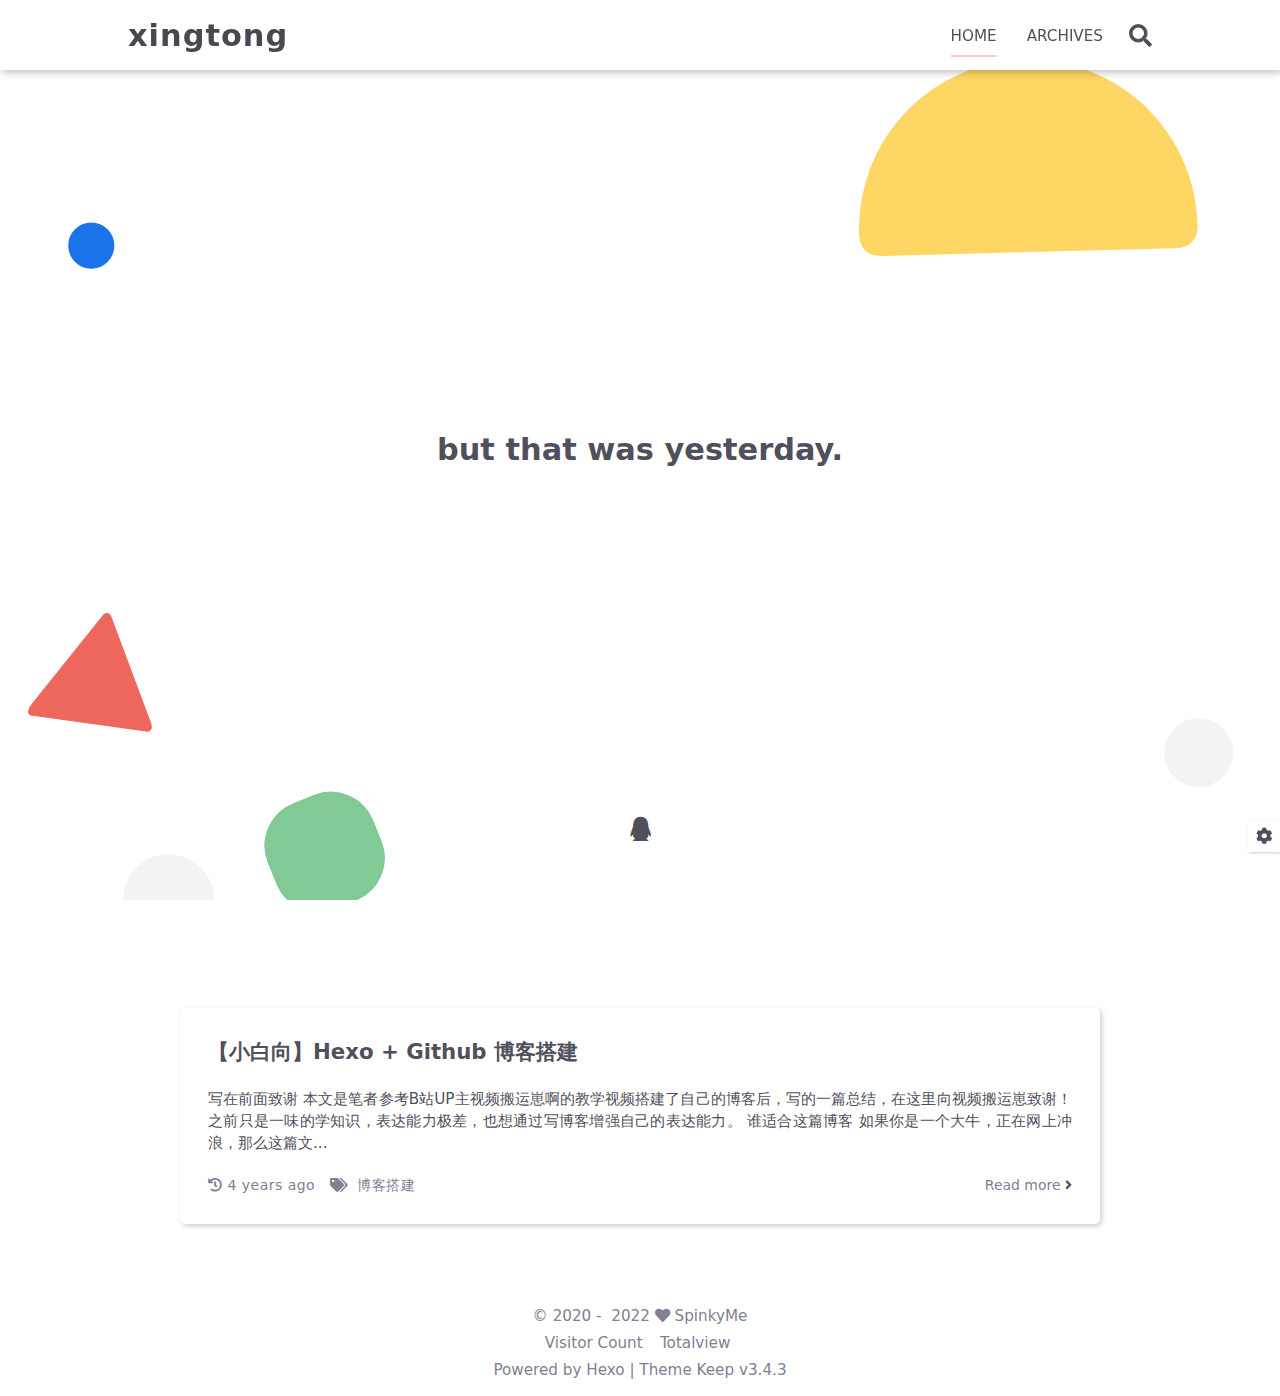
==== commit 252129d5: "Site updated: 2022-04-17 16:34:41" ====
--- a/index.html
+++ b/index.html
@@ -4,24 +4,24 @@
     <meta charset="utf-8">
     <meta name="viewport" content="width=device-width, initial-scale=1, maximum-scale=1">
     <meta name="keywords" content="Hexo Theme Keep">
-    <meta name="description" content="personal website of a SE student">
+    <meta name="description" content="Hexo Theme Keep">
     <meta name="author" content="SpinkyMe">
     
     <title>
         
-        Missing My Sheep
+        xingtong
     </title>
     
 <link rel="stylesheet" href="/css/style.css">
 
-    <link rel="shortcut icon" href="/images/horse.svg">
+    <link rel="shortcut icon" href="/images/star.svg">
     
 <link rel="stylesheet" href="/css/font-awesome.min.css">
 
     <script id="hexo-configurations">
     let KEEP = window.KEEP || {};
     KEEP.hexo_config = {"hostname":"example.com","root":"/","language":"en","path":"search.json"};
-    KEEP.theme_config = {"toc":{"enable":true,"number":true,"expand_all":true,"init_open":true},"style":{"primary_color":"#FFCCCC","avatar":"/images/Hasakki.svg","favicon":"/images/horse.svg","article_img_align":"left","left_side_width":"260px","content_max_width":"920px","hover":{"shadow":true,"scale":false},"first_screen":{"enable":true,"background_img":"/images/bg.svg","description":"I am looking for my sheep."},"scroll":{"progress_bar":{"enable":true},"percent":{"enable":true}}},"local_search":{"enable":true,"preload":false},"code_copy":{"enable":true,"style":"default"},"pjax":{"enable":false},"lazyload":{"enable":false},"version":"3.4.3"};
+    KEEP.theme_config = {"toc":{"enable":true,"number":true,"expand_all":true,"init_open":true},"style":{"primary_color":"#FFCCCC","avatar":"/images/Hasakki.svg","favicon":"/images/star.svg","article_img_align":"left","left_side_width":"260px","content_max_width":"920px","hover":{"shadow":true,"scale":false},"first_screen":{"enable":true,"background_img":"/images/bg.svg","description":"but that was yesterday."},"scroll":{"progress_bar":{"enable":true},"percent":{"enable":true}}},"local_search":{"enable":true,"preload":false},"code_copy":{"enable":true,"style":"default"},"pjax":{"enable":false},"lazyload":{"enable":false},"version":"3.4.3"};
     KEEP.language_ago = {"second":"%s seconds ago","minute":"%s minutes ago","hour":"%s hours ago","day":"%s days ago","week":"%s weeks ago","month":"%s months ago","year":"%s years ago"};
   </script>
 <meta name="generator" content="Hexo 6.1.0"></head>
@@ -43,7 +43,7 @@
         <div class="first-screen-container flex-center fade-in-down-animation">
     <div class="content flex-center">
         <div class="description">
-            I am looking for my sheep.
+            but that was yesterday.
         </div>
         
             <div class="s-icon-list">
@@ -88,7 +88,7 @@
         <div class="left">
             
             <a class="logo-title" href="/">
-                Missing My Sheep
+                xingtong
             </a>
         </div>
 
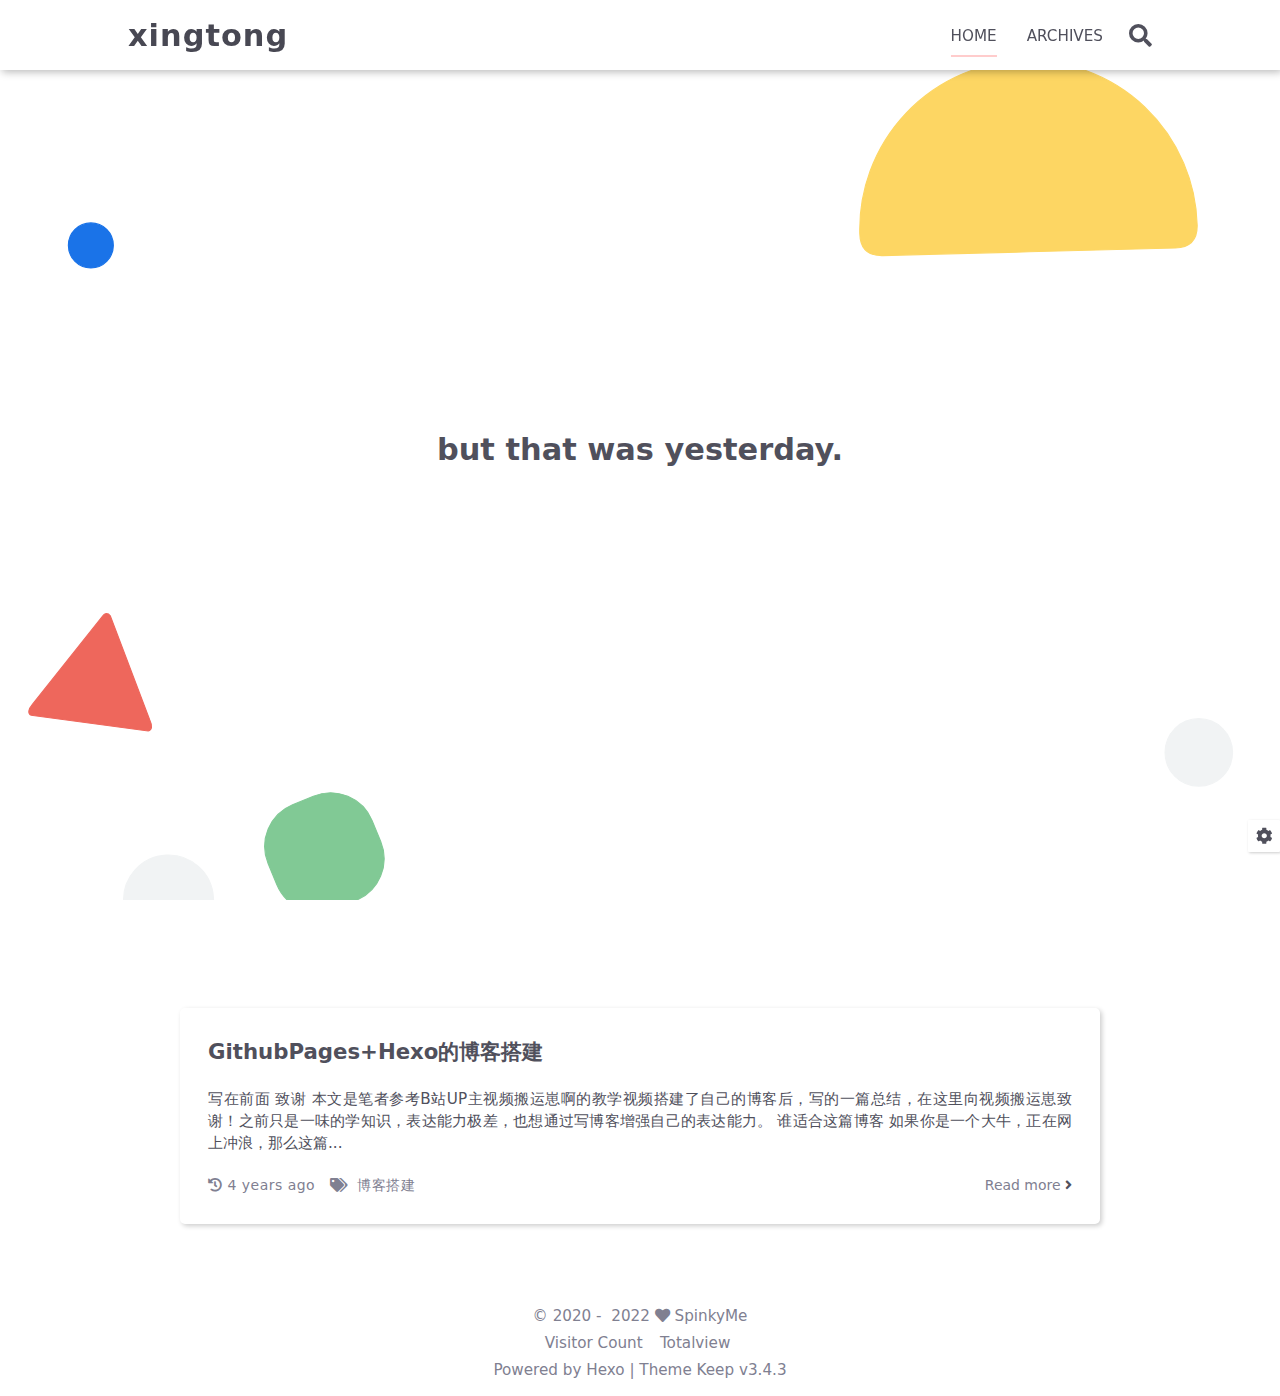
==== commit acc50ee7: "Site updated: 2022-04-18 12:23:37" ====
--- a/index.html
+++ b/index.html
@@ -20,7 +20,7 @@
 
     <script id="hexo-configurations">
     let KEEP = window.KEEP || {};
-    KEEP.hexo_config = {"hostname":"example.com","root":"/","language":"en","path":"search.json"};
+    KEEP.hexo_config = {"hostname":"spinkyme.github.io","root":"/","language":"en","path":"search.json"};
     KEEP.theme_config = {"toc":{"enable":true,"number":true,"expand_all":true,"init_open":true},"style":{"primary_color":"#FFCCCC","avatar":"/images/Hasakki.svg","favicon":"/images/star.svg","article_img_align":"left","left_side_width":"260px","content_max_width":"920px","hover":{"shadow":true,"scale":false},"first_screen":{"enable":true,"background_img":"/images/bg.svg","description":"but that was yesterday."},"scroll":{"progress_bar":{"enable":true},"percent":{"enable":true}}},"local_search":{"enable":true,"preload":false},"code_copy":{"enable":true,"style":"default"},"pjax":{"enable":false},"lazyload":{"enable":false},"version":"3.4.3"};
     KEEP.language_ago = {"second":"%s seconds ago","minute":"%s minutes ago","hour":"%s hours ago","day":"%s days ago","week":"%s weeks ago","month":"%s months ago","year":"%s years ago"};
   </script>
@@ -52,14 +52,6 @@
                 
                     
                 
-                    
-                        
-                            <span class="s-icon-item qq">
-                                <a target="_blank" href="https://raw.githubusercontent.com/Hasakki23/image-host/main/二维码.u47bdgksnv4.jpg">
-                                    <i class="fab fa-qq"></i>
-                                </a>
-                            </span>
-                        
                     
                 
                     
@@ -166,24 +158,25 @@
                 
 
                 <h3 class="home-article-title">
-                    <a href="/2021/09/19/%E3%80%90%E5%B0%8F%E7%99%BD%E5%90%91%E3%80%91Hexo-Github-%E5%8D%9A%E5%AE%A2%E6%90%AD%E5%BB%BA/">
-                        【小白向】Hexo + Github 博客搭建
+                    <a href="/2022/04/18/GithubPages-Hexo%E7%9A%84%E5%8D%9A%E5%AE%A2%E6%90%AD%E5%BB%BA/">
+                        GithubPages+Hexo的博客搭建
                     </a>
                 </h3>
 
                 <div class="home-article-content markdown-body">
                     
-                        写在前面致谢
+                        写在前面
+致谢
 本文是笔者参考B站UP主视频搬运崽啊的教学视频搭建了自己的博客后，写的一篇总结，在这里向视频搬运崽致谢！之前只是一味的学知识，表达能力极差，也想通过写博客增强自己的表达能力。
 
 谁适合这篇博客
-如果你是一个大牛，正在网上冲浪，那么这篇文...
+如果你是一个大牛，正在网上冲浪，那么这篇...
                     
                 </div>
 
                 <div class="home-article-meta-info-container">
     <div class="home-article-meta-info">
-        <span><i class="fas fa-history"></i>&nbsp;<span class="home-article-date" data-date="Sun Sep 19 2021 22:04:43 GMT+0800">2021-09-19</span></span>
+        <span><i class="fas fa-history"></i>&nbsp;<span class="home-article-date" data-date="Mon Apr 18 2022 11:21:02 GMT+0800">2022-04-18</span></span>
         
         
             <span class="home-article-tag">
@@ -200,7 +193,7 @@
         
     </div>
 
-    <a href="/2021/09/19/%E3%80%90%E5%B0%8F%E7%99%BD%E5%90%91%E3%80%91Hexo-Github-%E5%8D%9A%E5%AE%A2%E6%90%AD%E5%BB%BA/">Read more&nbsp;<i class="fas fa-angle-right"></i></a>
+    <a href="/2022/04/18/GithubPages-Hexo%E7%9A%84%E5%8D%9A%E5%AE%A2%E6%90%AD%E5%BB%BA/">Read more&nbsp;<i class="fas fa-angle-right"></i></a>
 </div>
 
             </li>
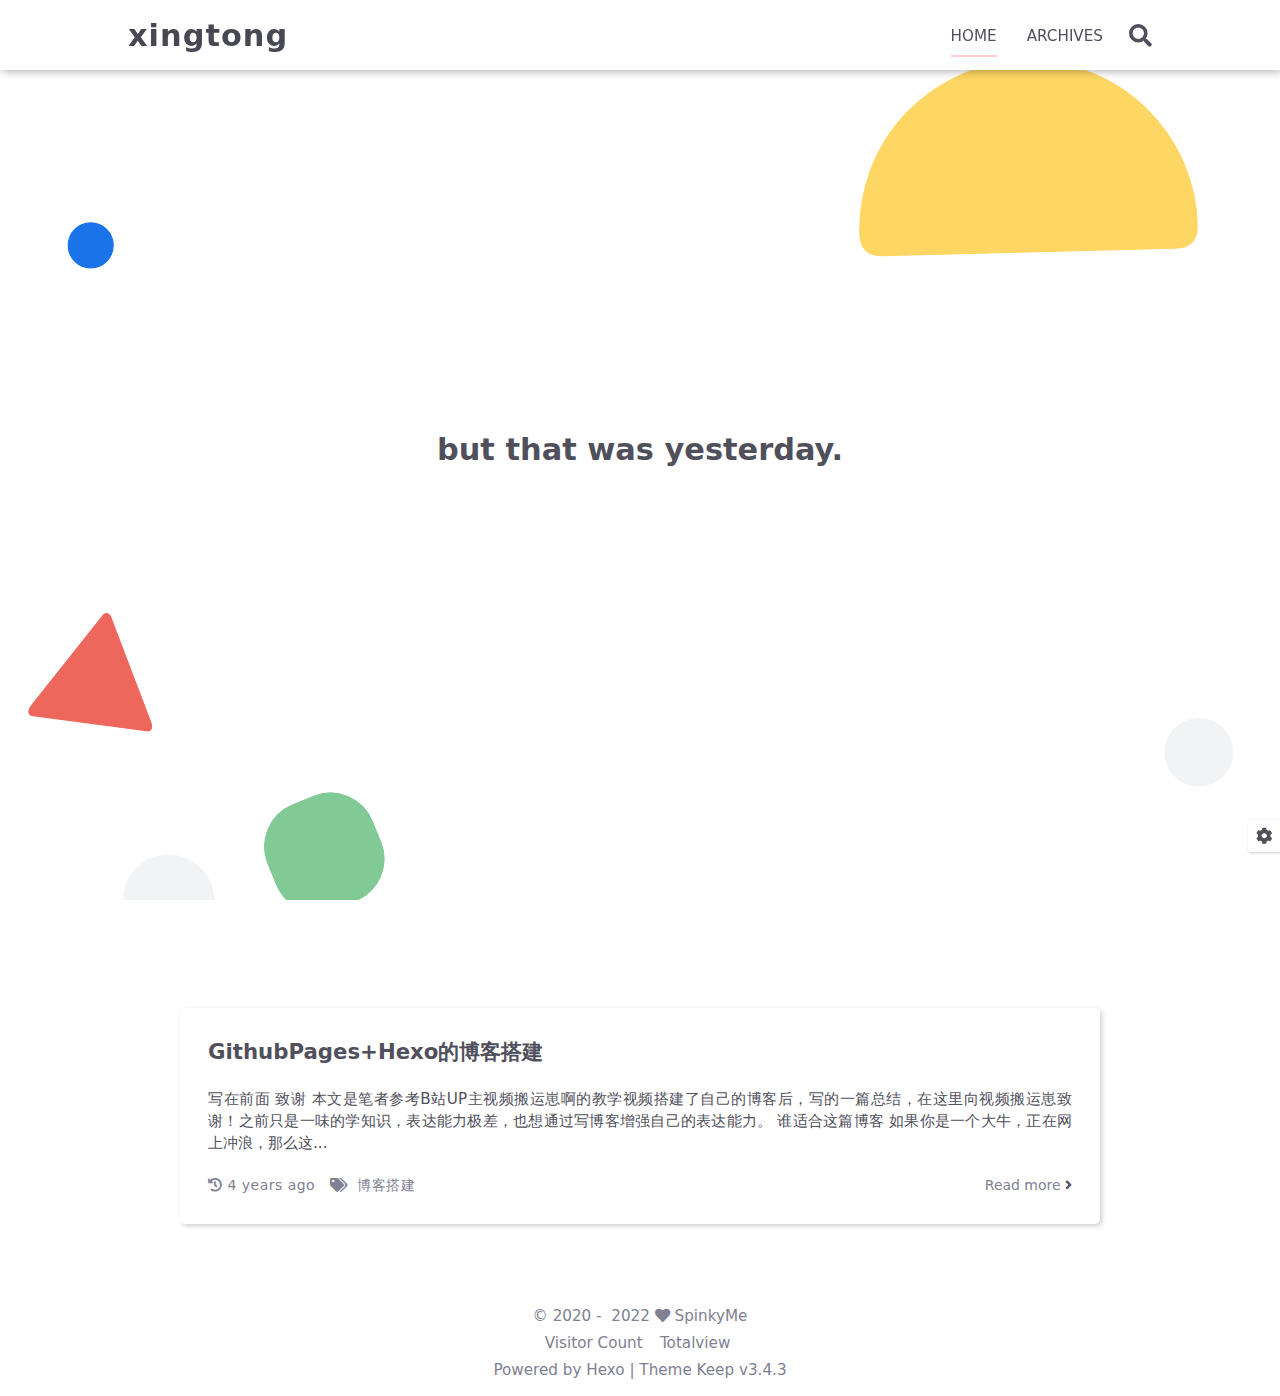
==== commit afde3fed: "Site updated: 2022-04-18 12:37:17" ====
--- a/index.html
+++ b/index.html
@@ -166,11 +166,12 @@
                 <div class="home-article-content markdown-body">
                     
                         写在前面
+
 致谢
 本文是笔者参考B站UP主视频搬运崽啊的教学视频搭建了自己的博客后，写的一篇总结，在这里向视频搬运崽致谢！之前只是一味的学知识，表达能力极差，也想通过写博客增强自己的表达能力。
 
 谁适合这篇博客
-如果你是一个大牛，正在网上冲浪，那么这篇...
+如果你是一个大牛，正在网上冲浪，那么这...
                     
                 </div>
 
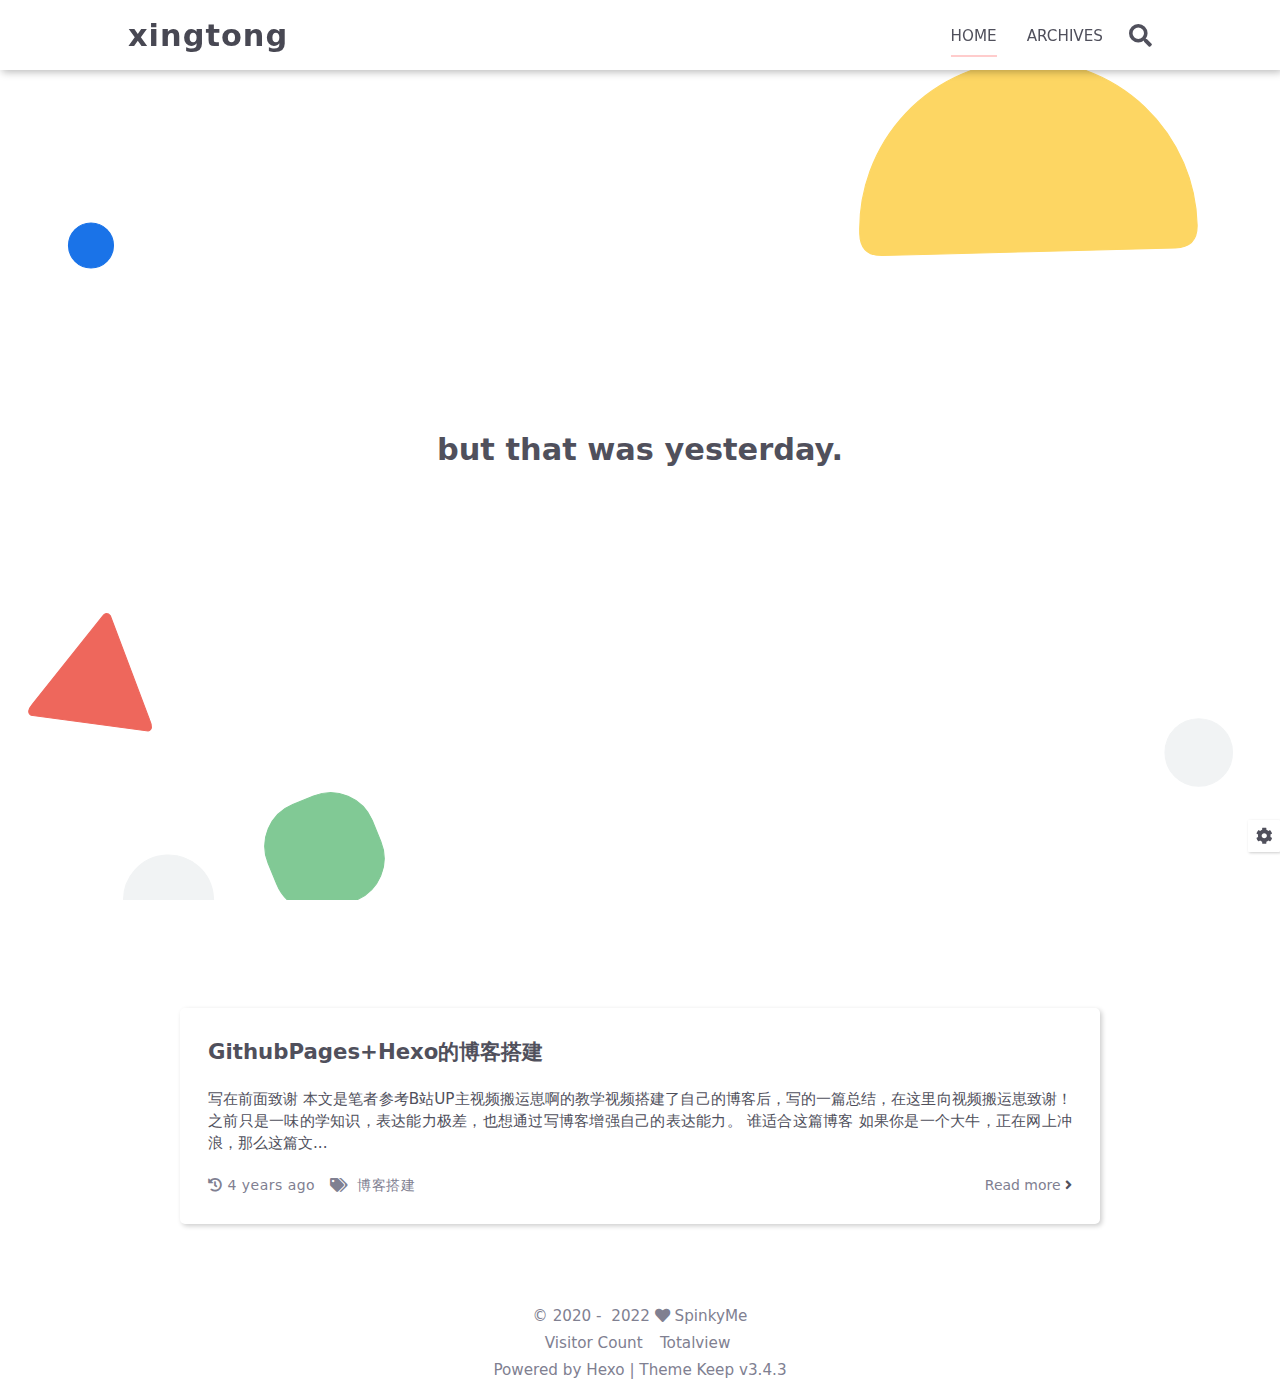
==== commit 46bd1b28: "Site updated: 2022-04-18 16:27:05" ====
--- a/index.html
+++ b/index.html
@@ -165,13 +165,11 @@
 
                 <div class="home-article-content markdown-body">
                     
-                        写在前面
-
-致谢
+                        写在前面致谢
 本文是笔者参考B站UP主视频搬运崽啊的教学视频搭建了自己的博客后，写的一篇总结，在这里向视频搬运崽致谢！之前只是一味的学知识，表达能力极差，也想通过写博客增强自己的表达能力。
 
 谁适合这篇博客
-如果你是一个大牛，正在网上冲浪，那么这...
+如果你是一个大牛，正在网上冲浪，那么这篇文...
                     
                 </div>
 
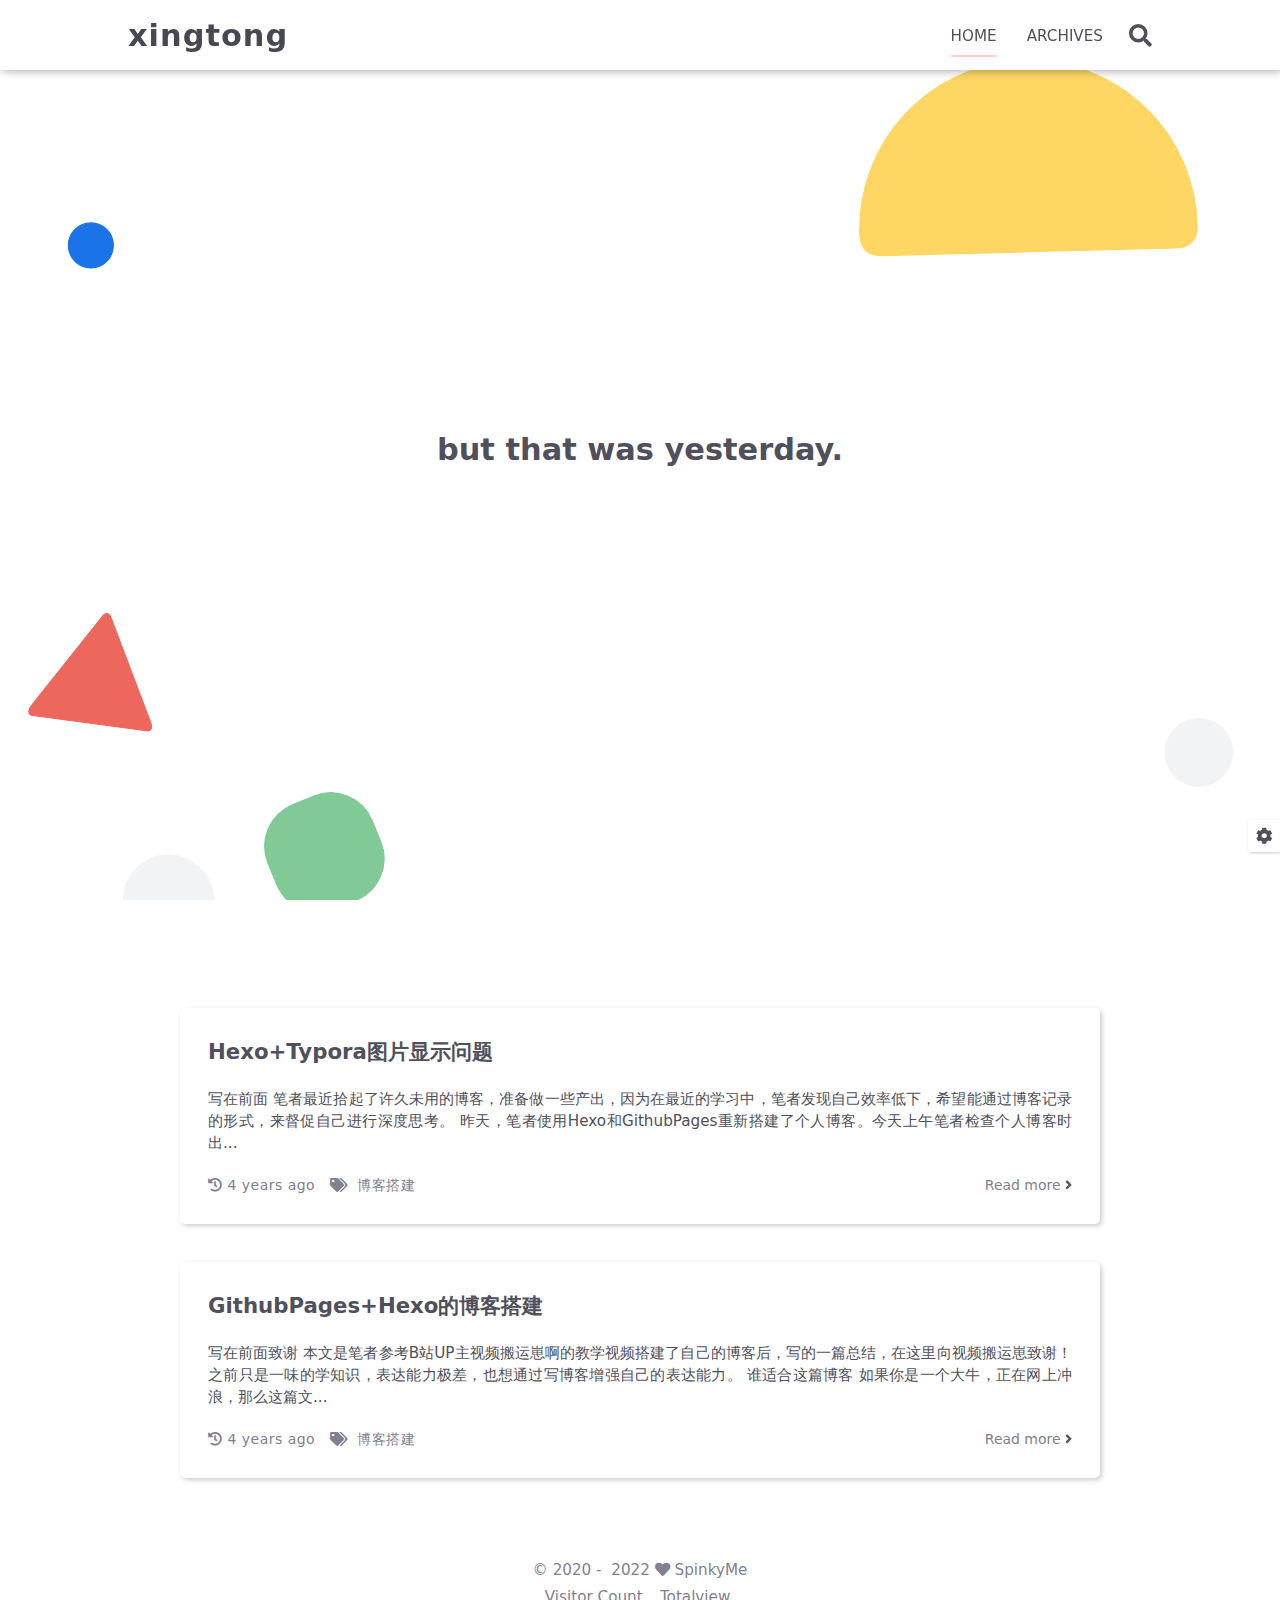
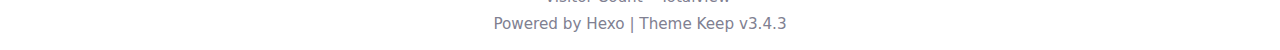
==== commit 9663f453: "Site updated: 2022-04-18 17:10:37" ====
--- a/index.html
+++ b/index.html
@@ -152,6 +152,47 @@
                 
                     <div class="home-content-container fade-in-down-animation">
     <ul class="home-article-list">
+        
+            <li class="home-article-item">
+
+                
+
+                <h3 class="home-article-title">
+                    <a href="/2022/04/18/Hexo-Typora%E5%9B%BE%E7%89%87%E6%98%BE%E7%A4%BA%E9%97%AE%E9%A2%98/">
+                        Hexo+Typora图片显示问题
+                    </a>
+                </h3>
+
+                <div class="home-article-content markdown-body">
+                    
+                        写在前面​	笔者最近拾起了许久未用的博客，准备做一些产出，因为在最近的学习中，笔者发现自己效率低下，希望能通过博客记录的形式，来督促自己进行深度思考。
+​	昨天，笔者使用Hexo和GithubPages重新搭建了个人博客。今天上午笔者检查个人博客时出...
+                    
+                </div>
+
+                <div class="home-article-meta-info-container">
+    <div class="home-article-meta-info">
+        <span><i class="fas fa-history"></i>&nbsp;<span class="home-article-date" data-date="Mon Apr 18 2022 16:31:27 GMT+0800">2022-04-18</span></span>
+        
+        
+            <span class="home-article-tag">
+                <i class="fas fa-tags"></i>&nbsp;
+                <ul>
+                    
+                        <li>
+                            
+                            <a href="/tags/%E5%8D%9A%E5%AE%A2%E6%90%AD%E5%BB%BA/">博客搭建</a>&nbsp;
+                        </li>
+                    
+                </ul>
+            </span>
+        
+    </div>
+
+    <a href="/2022/04/18/Hexo-Typora%E5%9B%BE%E7%89%87%E6%98%BE%E7%A4%BA%E9%97%AE%E9%A2%98/">Read more&nbsp;<i class="fas fa-angle-right"></i></a>
+</div>
+
+            </li>
         
             <li class="home-article-item">
 
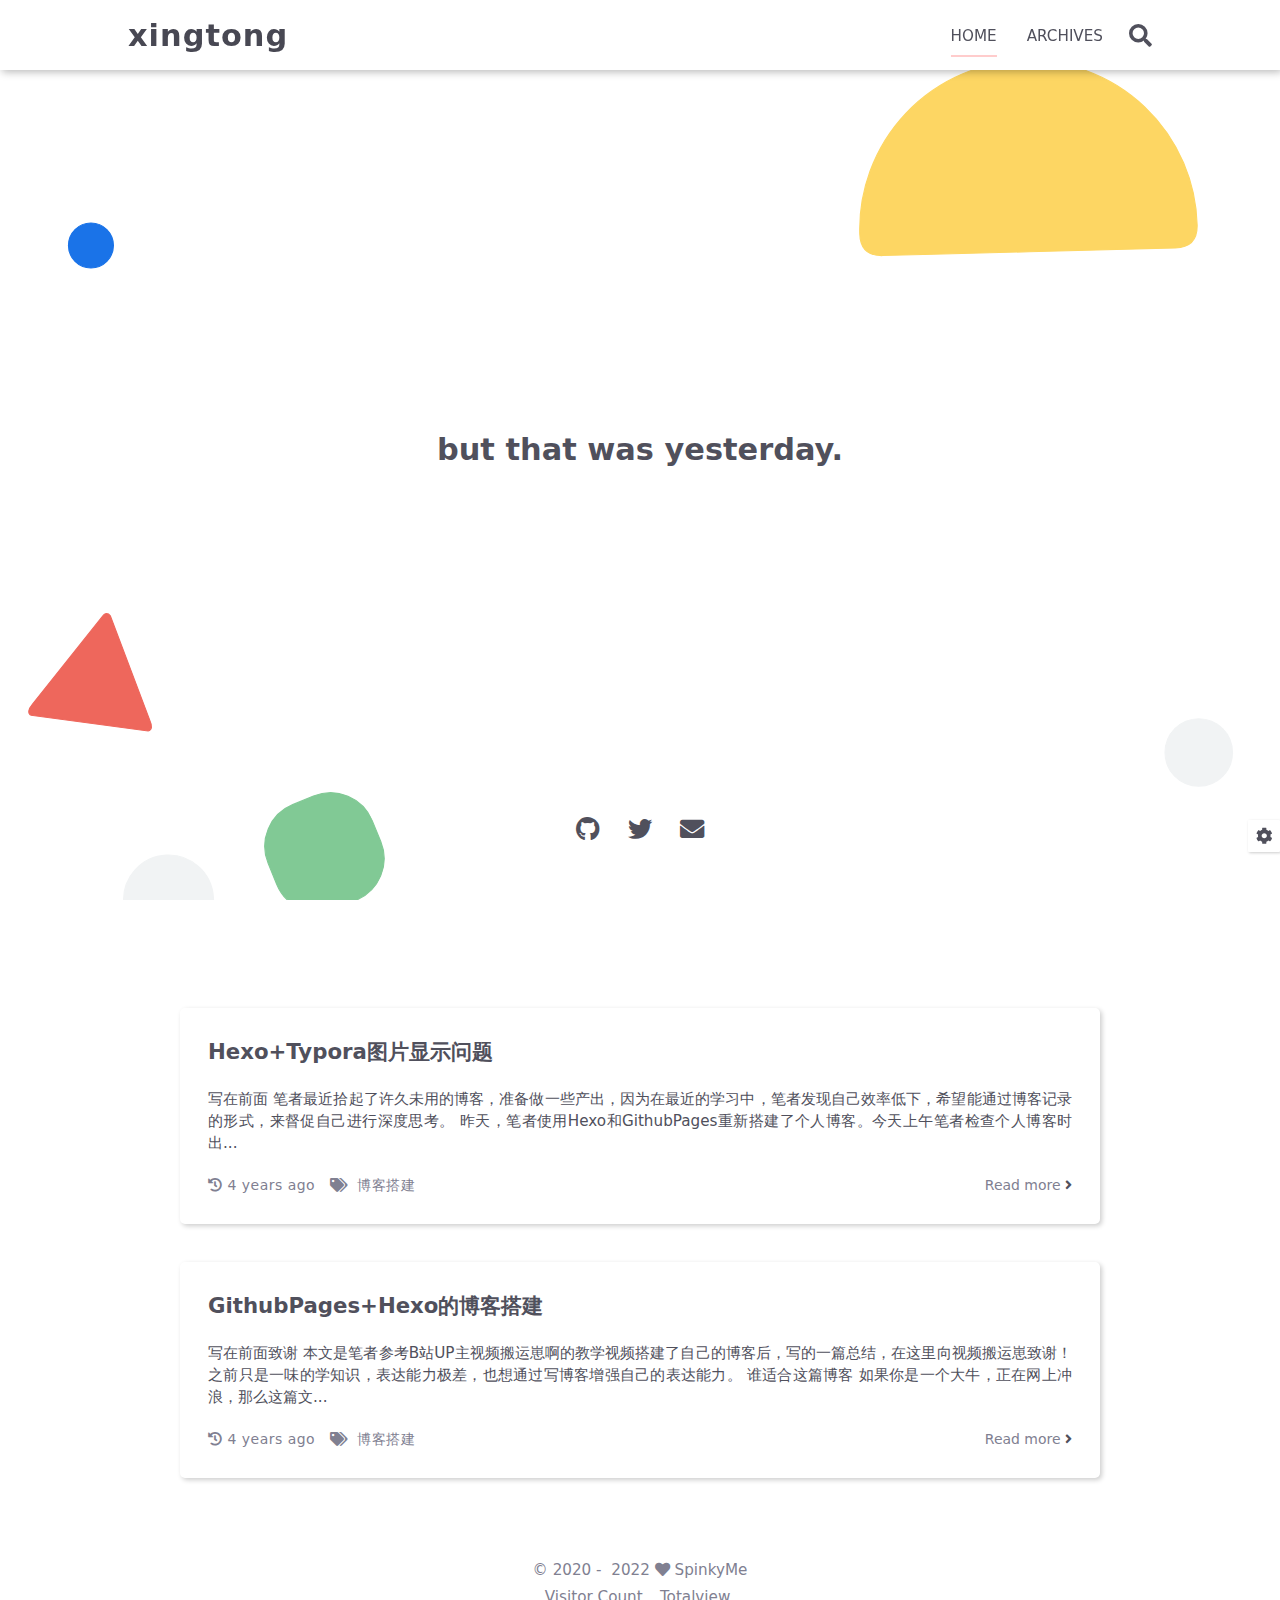
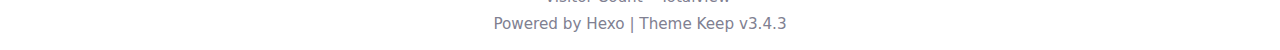
==== commit 2e95a493: "Site updated: 2022-04-18 17:34:08" ====
--- a/index.html
+++ b/index.html
@@ -21,7 +21,7 @@
     <script id="hexo-configurations">
     let KEEP = window.KEEP || {};
     KEEP.hexo_config = {"hostname":"spinkyme.github.io","root":"/","language":"en","path":"search.json"};
-    KEEP.theme_config = {"toc":{"enable":true,"number":true,"expand_all":true,"init_open":true},"style":{"primary_color":"#FFCCCC","avatar":"/images/Hasakki.svg","favicon":"/images/star.svg","article_img_align":"left","left_side_width":"260px","content_max_width":"920px","hover":{"shadow":true,"scale":false},"first_screen":{"enable":true,"background_img":"/images/bg.svg","description":"but that was yesterday."},"scroll":{"progress_bar":{"enable":true},"percent":{"enable":true}}},"local_search":{"enable":true,"preload":false},"code_copy":{"enable":true,"style":"default"},"pjax":{"enable":false},"lazyload":{"enable":false},"version":"3.4.3"};
+    KEEP.theme_config = {"toc":{"enable":true,"number":true,"expand_all":true,"init_open":true},"style":{"primary_color":"#FFCCCC","avatar":"/images/Hasakki.svg","favicon":"/images/star.svg","article_img_align":"left","left_side_width":"260px","content_max_width":"920px","hover":{"shadow":true,"scale":false},"first_screen":{"enable":true,"background_img":"/images/bg.svg","description":"but that was yesterday."},"scroll":{"progress_bar":{"enable":true},"percent":{"enable":true}}},"local_search":{"enable":true,"trigger":"auto","preload":false},"code_copy":{"enable":true,"style":"mac"},"side_tools":{"enable":true},"pjax":{"enable":false},"lazyload":{"enable":false},"version":"3.4.3"};
     KEEP.language_ago = {"second":"%s seconds ago","minute":"%s minutes ago","hour":"%s hours ago","day":"%s days ago","week":"%s weeks ago","month":"%s months ago","year":"%s years ago"};
   </script>
 <meta name="generator" content="Hexo 6.1.0"></head>
@@ -49,19 +49,43 @@
             <div class="s-icon-list">
                 
                     
-                
-                    
-                
-                    
-                
-                    
-                
-                    
-                
-                    
-                
-                    
-                
+                        
+                            <span class="s-icon-item github">
+                                <a target="_blank" href="https://github.com/SpinkyMe">
+                                    <i class="fab fa-github"></i>
+                                </a>
+                            </span>
+                        
+                    
+                
+                    
+                
+                    
+                
+                    
+                
+                    
+                
+                    
+                        
+                            <span class="s-icon-item twitter">
+                                <a target="_blank" href="https://twitter.com/ailuoyi4">
+                                    <i class="fab fa-twitter"></i>
+                                </a>
+                            </span>
+                        
+                    
+                
+                    
+                
+                    
+                        
+                            <span class="s-icon-item email">
+                                <a href="mailto:lysalphasheep@163.com">
+                                    <i class="fas fa-envelope"></i>
+                                </a>
+                            </span>
+                        
                     
                 
             </div>
--- a/css/style.css
+++ b/css/style.css
@@ -918,10 +918,27 @@
   transition-delay: 0s, 0s, 0s, 0s, 0s;
   transition-duration: 0.2s, 0.2s, 0.2s, 0.2s, 0.2s;
   transition-timing-function: ease, ease, ease, ease, ease-in-out;
-  background: var(--background-color);
-  border: 0;
-  right: 0;
-  top: 0;
+  color: #fff;
+  right: 2px;
+  top: 2px;
+}
+.highlight-container {
+  background: #21252b;
+  border-radius: 5px;
+  box-shadow: 0 10px 30px 0 rgba(0,0,0,0.4);
+  padding-top: 20px;
+  margin-top: 10px;
+}
+.highlight-container::before {
+  background: #fc625d;
+  border-radius: 50%;
+  box-shadow: 20px 0 #fdbc40, 40px 0 #35cd4b;
+  content: ' ';
+  height: 12px;
+  left: 12px;
+  margin-top: -10px;
+  position: absolute;
+  width: 12px;
 }
 .page-container {
   position: relative;
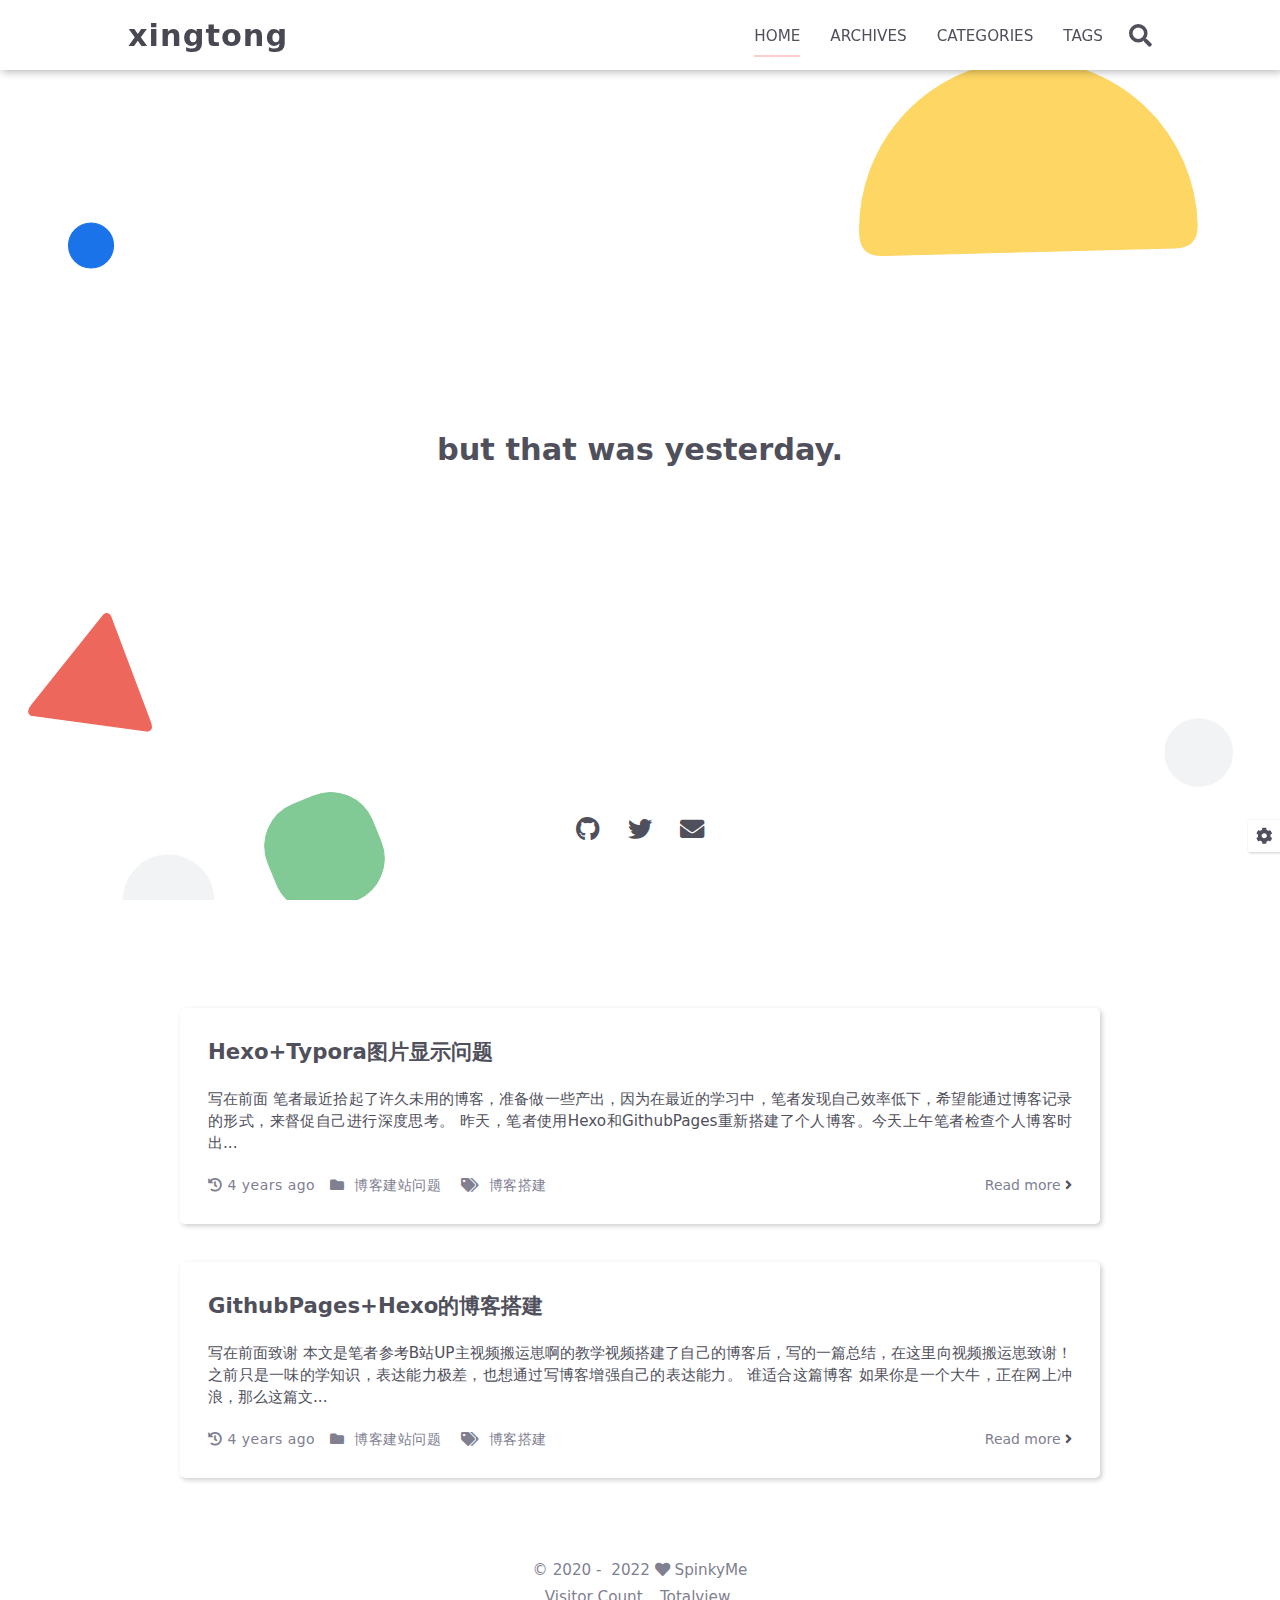
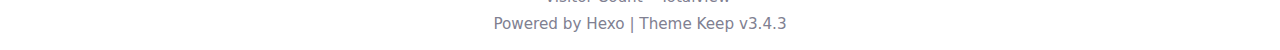
==== commit db3f8d93: "Site updated: 2022-04-18 17:45:12" ====
--- a/index.html
+++ b/index.html
@@ -128,6 +128,22 @@
                             </a>
                         </li>
                     
+                        <li class="menu-item">
+                            <a class=""
+                               href="/categories"
+                            >
+                                CATEGORIES
+                            </a>
+                        </li>
+                    
+                        <li class="menu-item">
+                            <a class=""
+                               href="/tags"
+                            >
+                                TAGS
+                            </a>
+                        </li>
+                    
                     
                         <li class="menu-item search search-popup-trigger">
                             <i class="fas fa-search"></i>
@@ -157,6 +173,16 @@
                 <li class="drawer-menu-item flex-center">
                     <a class=""
                        href="/archives">ARCHIVES</a>
+                </li>
+            
+                <li class="drawer-menu-item flex-center">
+                    <a class=""
+                       href="/categories">CATEGORIES</a>
+                </li>
+            
+                <li class="drawer-menu-item flex-center">
+                    <a class=""
+                       href="/tags">TAGS</a>
                 </li>
             
         </ul>
@@ -198,6 +224,18 @@
     <div class="home-article-meta-info">
         <span><i class="fas fa-history"></i>&nbsp;<span class="home-article-date" data-date="Mon Apr 18 2022 16:31:27 GMT+0800">2022-04-18</span></span>
         
+            <span class="home-article-category"><i class="fas fa-folder"></i>&nbsp;
+                <ul>
+                    
+                        <li>
+                            
+                            <a href="/categories/%E5%8D%9A%E5%AE%A2%E5%BB%BA%E7%AB%99%E9%97%AE%E9%A2%98/">博客建站问题</a>&nbsp;
+                        </li>
+                    
+                    
+                </ul>
+            </span>
+        
         
             <span class="home-article-tag">
                 <i class="fas fa-tags"></i>&nbsp;
@@ -241,6 +279,18 @@
                 <div class="home-article-meta-info-container">
     <div class="home-article-meta-info">
         <span><i class="fas fa-history"></i>&nbsp;<span class="home-article-date" data-date="Mon Apr 18 2022 11:21:02 GMT+0800">2022-04-18</span></span>
+        
+            <span class="home-article-category"><i class="fas fa-folder"></i>&nbsp;
+                <ul>
+                    
+                        <li>
+                            
+                            <a href="/categories/%E5%8D%9A%E5%AE%A2%E5%BB%BA%E7%AB%99%E9%97%AE%E9%A2%98/">博客建站问题</a>&nbsp;
+                        </li>
+                    
+                    
+                </ul>
+            </span>
         
         
             <span class="home-article-tag">
